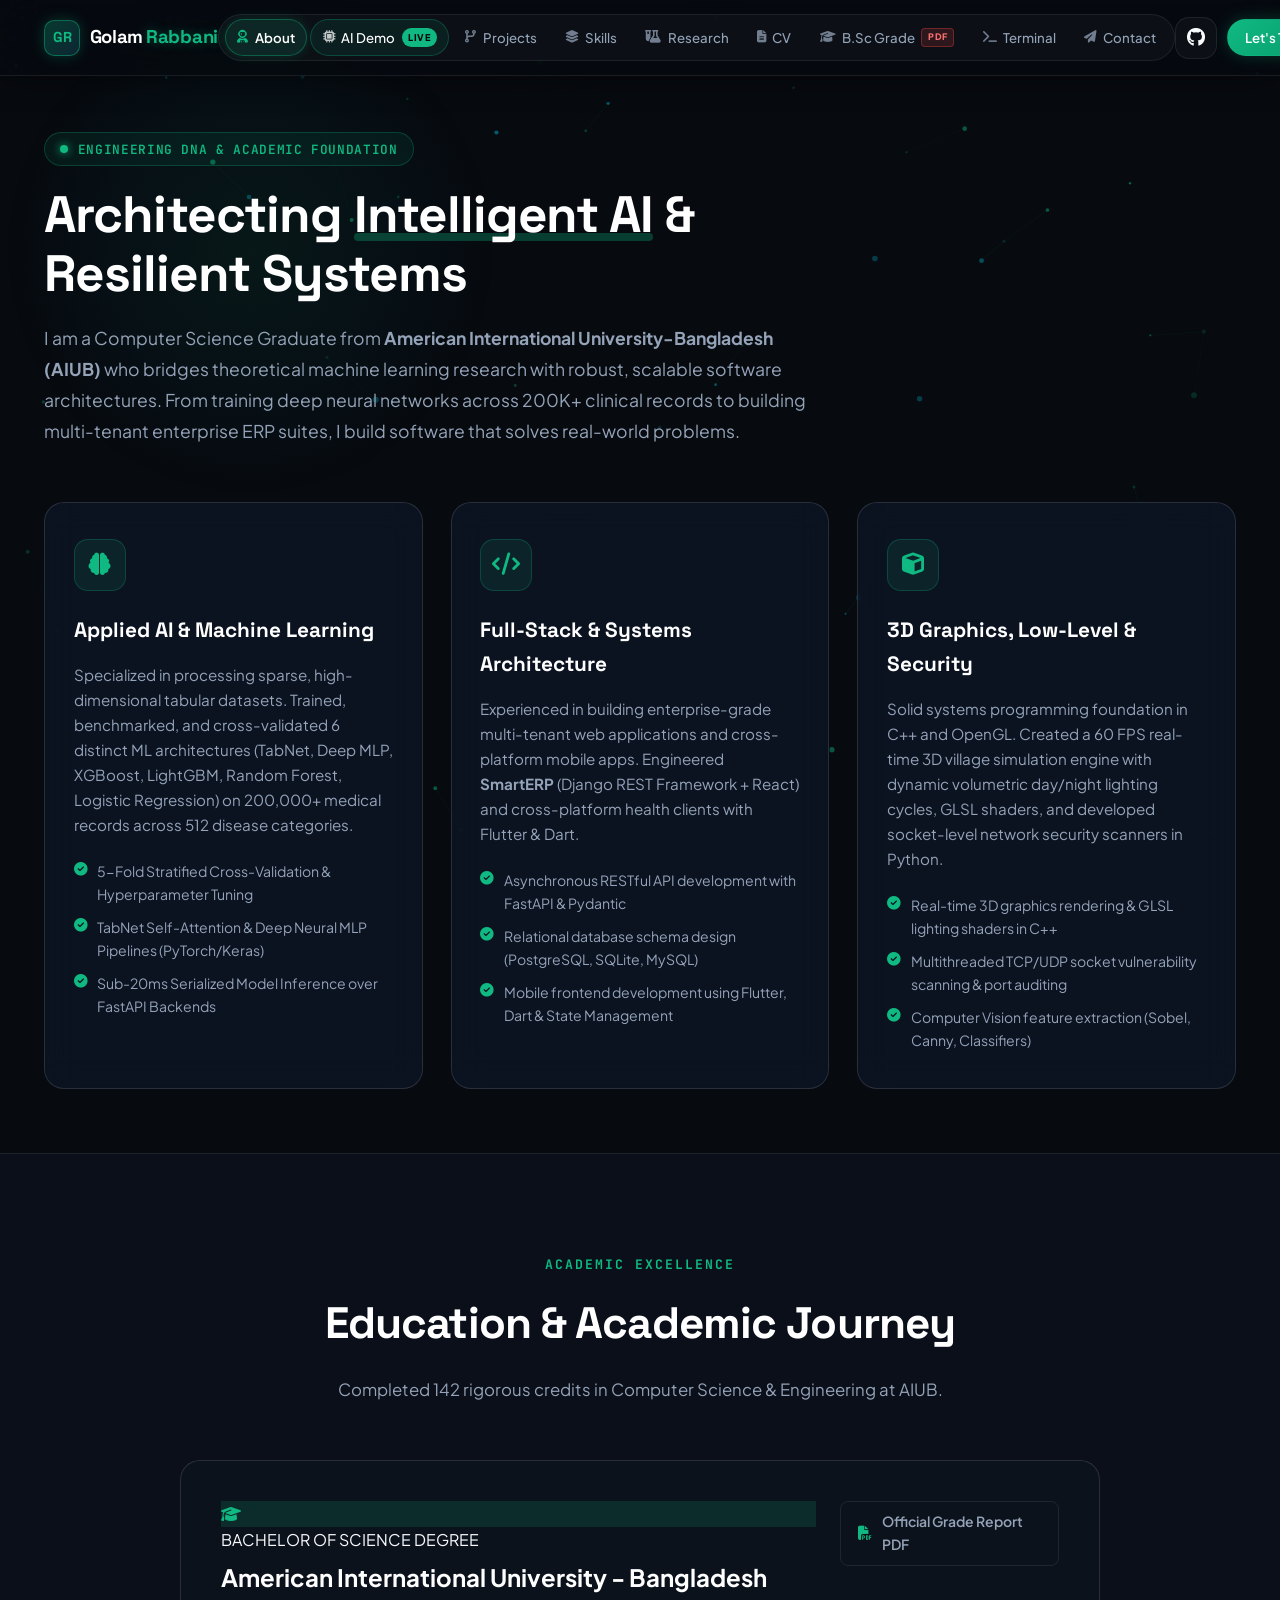
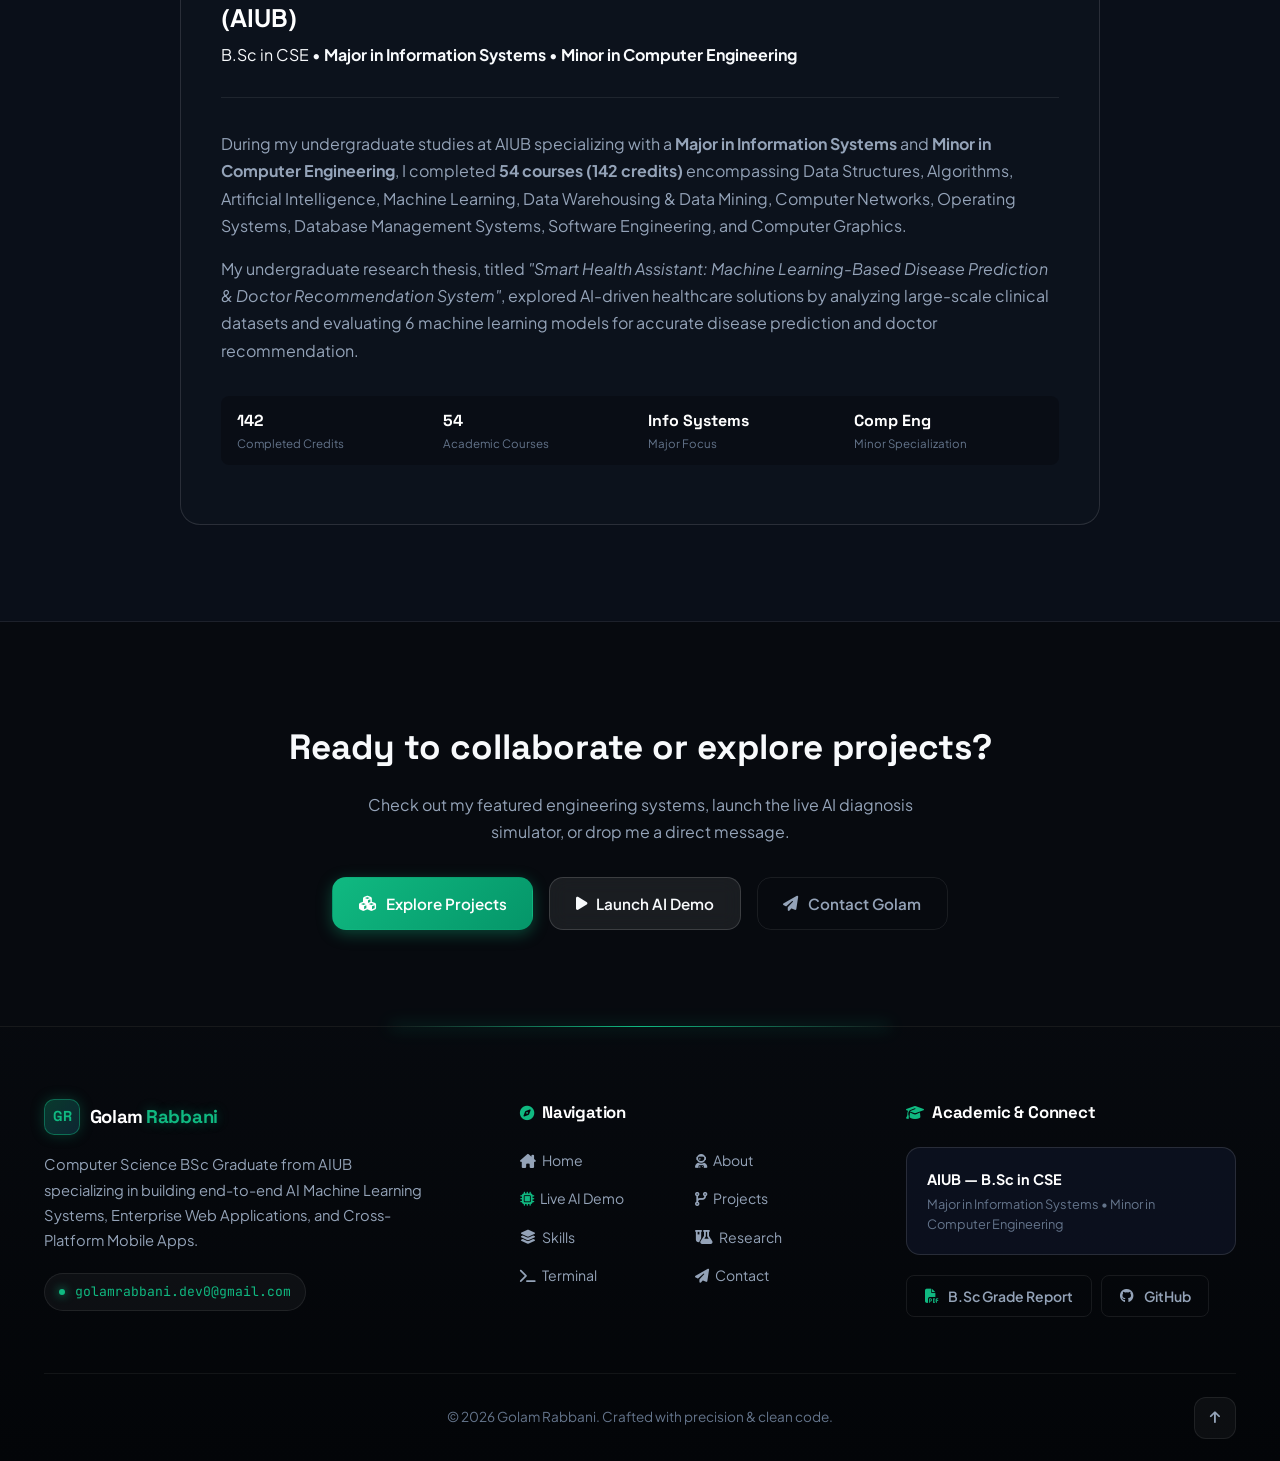
==== about.html @ 75f8e754 "Update undergraduate research thesis description Enhanced the description of the undergraduate resea" ====
<!DOCTYPE html>
<html lang="en">
<head>
  <meta charset="UTF-8">
  <meta name="viewport" content="width=device-width, initial-scale=1.0">
  <title>About Golam Rabbani — AI & Full-Stack Software Engineer | Bio & Journey</title>
  <meta name="description" content="Explore Golam Rabbani's background, AIUB CSE academic journey (142 credits), machine learning research, and full-stack engineering competencies.">
  <meta name="keywords" content="Golam Rabbani, About Golam Rabbani, AIUB CSE, Machine Learning Engineer, Software Architect">
  <meta name="author" content="Golam Rabbani">
  <meta name="robots" content="index, follow">
  <link rel="canonical" href="https://golamrabbani09.github.io/about.html">

  <meta property="og:type" content="profile">
  <meta property="og:title" content="About Golam Rabbani — AI & Full-Stack Software Engineer">
  <meta property="og:description" content="AIUB Computer Science graduate specializing in AI/ML systems, enterprise web applications, and Flutter mobile engineering.">
  <meta property="og:url" content="https://golamrabbani09.github.io/about.html">
  <meta property="og:image" content="assets/profile.jpg">
  
  <!-- Google Fonts -->
  <link rel="preconnect" href="https://fonts.googleapis.com">
  <link rel="preconnect" href="https://fonts.gstatic.com" crossorigin>
  <link href="https://fonts.googleapis.com/css2?family=JetBrains+Mono:wght@400;500;600;700&family=Plus+Jakarta+Sans:wght@300;400;500;600;700;800&family=Space+Grotesk:wght@500;600;700;800&display=swap" rel="stylesheet">
  
  <!-- FontAwesome Icons -->
  <link rel="stylesheet" href="https://cdnjs.cloudflare.com/ajax/libs/font-awesome/6.5.1/css/all.min.css" integrity="sha512-DTOQO9RWCH3ppGqcWaEA1BIZOC6xxalwEsw9c2QQeAIftl+Vegovlnee1c9QX4TctnWMn13TZye+giMm8e2LwA==" crossorigin="anonymous" referrerpolicy="no-referrer" />

  <!-- Core Stylesheet -->
  <link rel="stylesheet" href="style.css">
</head>
<body>

  <!-- Ambient Particle Canvas & Cursor Glow -->
  <canvas id="particle-canvas"></canvas>
  <div class="cursor-glow" id="cursor-glow"></div>

  <!-- Toast Notification System -->
  <div id="toast-container" class="toast-container"></div>

  <!-- Universal Navigation Bar -->
  <header class="navbar-wrapper" id="navbar">
    <nav class="navbar-container">
      <a href="index.html" class="nav-brand" title="Golam Rabbani — Home">
        <div class="brand-monogram">GR</div>
        <span class="brand-name">Golam<span class="brand-accent">Rabbani</span></span>
      </a>

      <div class="nav-menu" id="nav-menu">
        <ul class="nav-links">
          <li><a href="about.html" class="nav-link active"><i class="fa-solid fa-user-astronaut"></i> <span>About</span></a></li>
          <li><a href="simulator.html" class="nav-link nav-link-special"><i class="fa-solid fa-microchip"></i> <span>AI Demo</span> <span class="nav-pill-badge">Live</span></a></li>
          <li><a href="projects.html" class="nav-link"><i class="fa-solid fa-code-branch"></i> <span>Projects</span></a></li>
          <li><a href="skills.html" class="nav-link"><i class="fa-solid fa-layer-group"></i> <span>Skills</span></a></li>
          <li><a href="research.html" class="nav-link"><i class="fa-solid fa-flask-vial"></i> <span>Research</span></a></li>
          <li><a href="cv.html" class="nav-link"><i class="fa-solid fa-file-lines"></i> <span>CV</span></a></li>
          <li><a href="assets/docs/bsc_grade_report.pdf" target="_blank" rel="noopener noreferrer" class="nav-link nav-link-grade" title="Official AIUB Grade Report (PDF)"><i class="fa-solid fa-graduation-cap"></i> <span>B.Sc Grade</span> <span class="nav-tag-badge">PDF</span></a></li>
          <li><a href="terminal.html" class="nav-link"><i class="fa-solid fa-terminal"></i> <span>Terminal</span></a></li>
          <li><a href="contact.html" class="nav-link"><i class="fa-solid fa-paper-plane"></i> <span>Contact</span></a></li>
        </ul>
      </div>

      <div class="nav-actions">
        <a href="https://github.com/GolamRabbani09" target="_blank" rel="noopener noreferrer" class="btn btn-icon" title="GitHub Profile">
          <i class="fa-brands fa-github"></i>
        </a>
        <a href="contact.html" class="btn btn-primary btn-sm nav-cta-btn">
          <span>Let's Talk</span>
          <i class="fa-solid fa-arrow-right-long"></i>
        </a>
        <button class="nav-toggle" id="nav-toggle" aria-label="Toggle navigation">
          <span class="bar"></span>
          <span class="bar"></span>
          <span class="bar"></span>
        </button>
      </div>
    </nav>
  </header>

  <main>
    
    <!-- PAGE HERO SECTION -->
    <section class="page-hero">
      <div class="container">
        <div class="page-hero-content" data-reveal>
          <div class="page-hero-badge">
            <span class="status-pulse"></span>
            <span>ENGINEERING DNA & ACADEMIC FOUNDATION</span>
          </div>
          <h1 class="page-hero-title">
            Architecting <span class="highlight-name">Intelligent AI</span> & Resilient Systems
          </h1>
          <p class="page-hero-desc">
            I am a Computer Science Graduate from <strong>American International University-Bangladesh (AIUB)</strong> who bridges theoretical machine learning research with robust, scalable software architectures. From training deep neural networks across 200K+ clinical records to building multi-tenant enterprise ERP suites, I build software that solves real-world problems.
          </p>
        </div>
      </div>
    </section>

    <!-- CORE ENGINEERING PILLARS -->
    <section class="section-padding" style="padding-top: 1rem; padding-bottom: 4rem;">
      <div class="container">
        <div class="about-grid">
          
          <div class="about-card" data-reveal>
            <div class="about-card-icon">
              <i class="fa-solid fa-brain"></i>
            </div>
            <h3>Applied AI & Machine Learning</h3>
            <p>
              Specialized in processing sparse, high-dimensional tabular datasets. Trained, benchmarked, and cross-validated 6 distinct ML architectures (TabNet, Deep MLP, XGBoost, LightGBM, Random Forest, Logistic Regression) on 200,000+ medical records across 512 disease categories.
            </p>
            <ul class="about-feature-list">
              <li><i class="fa-solid fa-check-circle"></i> 5-Fold Stratified Cross-Validation & Hyperparameter Tuning</li>
              <li><i class="fa-solid fa-check-circle"></i> TabNet Self-Attention & Deep Neural MLP Pipelines (PyTorch/Keras)</li>
              <li><i class="fa-solid fa-check-circle"></i> Sub-20ms Serialized Model Inference over FastAPI Backends</li>
            </ul>
          </div>

          <div class="about-card" data-reveal>
            <div class="about-card-icon">
              <i class="fa-solid fa-code"></i>
            </div>
            <h3>Full-Stack & Systems Architecture</h3>
            <p>
              Experienced in building enterprise-grade multi-tenant web applications and cross-platform mobile apps. Engineered <strong>SmartERP</strong> (Django REST Framework + React) and cross-platform health clients with Flutter & Dart.
            </p>
            <ul class="about-feature-list">
              <li><i class="fa-solid fa-check-circle"></i> Asynchronous RESTful API development with FastAPI & Pydantic</li>
              <li><i class="fa-solid fa-check-circle"></i> Relational database schema design (PostgreSQL, SQLite, MySQL)</li>
              <li><i class="fa-solid fa-check-circle"></i> Mobile frontend development using Flutter, Dart & State Management</li>
            </ul>
          </div>

          <div class="about-card" data-reveal>
            <div class="about-card-icon">
              <i class="fa-solid fa-cube"></i>
            </div>
            <h3>3D Graphics, Low-Level & Security</h3>
            <p>
              Solid systems programming foundation in C++ and OpenGL. Created a 60 FPS real-time 3D village simulation engine with dynamic volumetric day/night lighting cycles, GLSL shaders, and developed socket-level network security scanners in Python.
            </p>
            <ul class="about-feature-list">
              <li><i class="fa-solid fa-check-circle"></i> Real-time 3D graphics rendering & GLSL lighting shaders in C++</li>
              <li><i class="fa-solid fa-check-circle"></i> Multithreaded TCP/UDP socket vulnerability scanning & port auditing</li>
              <li><i class="fa-solid fa-check-circle"></i> Computer Vision feature extraction (Sobel, Canny, Classifiers)</li>
            </ul>
          </div>

        </div>
      </div>
    </section>

    <!-- ACADEMIC FOUNDATION & AIUB PROFILE -->
    <section class="section-padding" style="background: rgba(15, 23, 42, 0.4); border-top: 1px solid var(--border-subtle); border-bottom: 1px solid var(--border-subtle);">
      <div class="container">
        <div class="section-header" data-reveal>
          <span class="section-subtitle">ACADEMIC EXCELLENCE</span>
          <h2 class="section-title">Education & Academic Journey</h2>
          <p class="section-desc">Completed 142 rigorous credits in Computer Science & Engineering at AIUB.</p>
        </div>

        <div style="max-width: 920px; margin: 0 auto;" data-reveal>
          <div class="research-showcase-card" style="padding: 2.5rem;">
            <div class="research-header-row">
              <div class="research-badge-title">
                <div class="research-icon" style="background: rgba(16, 185, 129, 0.15); color: var(--accent-emerald);">
                  <i class="fa-solid fa-graduation-cap"></i>
                </div>
                <div>
                  <span class="paper-type">BACHELOR OF SCIENCE DEGREE</span>
                  <h3 style="font-size: 1.5rem; color: #fff; margin: 0.3rem 0;">American International University - Bangladesh (AIUB)</h3>
                  <span class="paper-authors">B.Sc in CSE • <strong>Major in Information Systems</strong> • <strong>Minor in Computer Engineering</strong></span>
                </div>
              </div>
              <div>
                <a href="assets/docs/bsc_grade_report.pdf" target="_blank" rel="noopener noreferrer" class="btn btn-sm btn-outline">
                  <i class="fa-solid fa-file-pdf text-accent"></i> Official Grade Report PDF
                </a>
              </div>
            </div>

            <div style="margin-top: 1.5rem; line-height: 1.7; color: var(--text-muted);">
              <p>
                During my undergraduate studies at AIUB specializing with a <strong>Major in Information Systems</strong> and <strong>Minor in Computer Engineering</strong>, I completed <strong>54 courses (142 credits)</strong> encompassing Data Structures, Algorithms, Artificial Intelligence, Machine Learning, Data Warehousing & Data Mining, Computer Networks, Operating Systems, Database Management Systems, Software Engineering, and Computer Graphics.
              </p>
              <p style="margin-top: 1rem;">
My undergraduate research thesis, titled 
<em>"Smart Health Assistant: Machine Learning-Based Disease Prediction & Doctor Recommendation System"</em>, 
explored AI-driven healthcare solutions by analyzing large-scale clinical datasets and evaluating 6 machine learning models for accurate disease prediction and doctor recommendation.
              </p>
            </div>

            <div class="project-metrics" style="margin-top: 2rem;">
              <div class="metric"><strong>142</strong><span>Completed Credits</span></div>
              <div class="metric"><strong>54</strong><span>Academic Courses</span></div>
              <div class="metric"><strong>Info Systems</strong><span>Major Focus</span></div>
              <div class="metric"><strong>Comp Eng</strong><span>Minor Specialization</span></div>
            </div>
          </div>
        </div>
      </div>
    </section>

    <!-- QUICK CALL TO ACTION -->
    <section class="section-padding" style="text-align: center;">
      <div class="container" data-reveal>
        <h2 style="font-size: 2.2rem; margin-bottom: 1rem; font-family: var(--font-heading);">Ready to collaborate or explore projects?</h2>
        <p style="color: var(--text-muted); max-width: 600px; margin: 0 auto 2rem auto;">
          Check out my featured engineering systems, launch the live AI diagnosis simulator, or drop me a direct message.
        </p>
        <div style="display: flex; gap: 1rem; justify-content: center; flex-wrap: wrap;">
          <a href="projects.html" class="btn btn-primary">
            <i class="fa-solid fa-cubes"></i> Explore Projects
          </a>
          <a href="simulator.html" class="btn btn-secondary">
            <i class="fa-solid fa-play"></i> Launch AI Demo
          </a>
          <a href="contact.html" class="btn btn-outline">
            <i class="fa-solid fa-paper-plane"></i> Contact Golam
          </a>
        </div>
      </div>
    </section>

  </main>

  <!-- Universal High-End Footer -->
  <footer class="footer">
    <div class="container">
      <div class="footer-grid">
        
        <!-- Column 1: Brand & Philosophy -->
        <div class="footer-col footer-brand-col">
          <a href="index.html" class="nav-brand">
            <div class="brand-monogram">GR</div>
            <span class="brand-name">Golam<span class="brand-accent">Rabbani</span></span>
          </a>
          <p>
            Computer Science BSc Graduate from AIUB specializing in building end-to-end AI Machine Learning Systems, Enterprise Web Applications, and Cross-Platform Mobile Apps.
          </p>
          <a href="mailto:golamrabbani.dev0@gmail.com" class="footer-email-chip">
            <span class="status-pulse" style="width: 6px; height: 6px;"></span>
            <span>golamrabbani.dev0@gmail.com</span>
          </a>
        </div>

        <!-- Column 2: Navigation Routes -->
        <div class="footer-col">
          <h4><i class="fa-solid fa-compass"></i> Navigation</h4>
          <ul class="footer-nav-list">
            <li><a href="index.html"><i class="fa-solid fa-house-chimney"></i> Home</a></li>
            <li><a href="about.html"><i class="fa-solid fa-user-astronaut"></i> About</a></li>
            <li><a href="simulator.html"><i class="fa-solid fa-microchip text-accent"></i> Live AI Demo</a></li>
            <li><a href="projects.html"><i class="fa-solid fa-code-branch"></i> Projects</a></li>
            <li><a href="skills.html"><i class="fa-solid fa-layer-group"></i> Skills</a></li>
            <li><a href="research.html"><i class="fa-solid fa-flask-vial"></i> Research</a></li>
            <li><a href="terminal.html"><i class="fa-solid fa-terminal"></i> Terminal</a></li>
            <li><a href="contact.html"><i class="fa-solid fa-paper-plane"></i> Contact</a></li>
          </ul>
        </div>

        <!-- Column 3: Academic Credentials & Connect -->
        <div class="footer-col">
          <h4><i class="fa-solid fa-graduation-cap"></i> Academic & Connect</h4>
          <div class="footer-academic-card">
            <h5>AIUB — B.Sc in CSE</h5>
            <p>Major in Information Systems • Minor in Computer Engineering </p>
          </div>
          <div class="footer-quick-btns">
            <a href="assets/docs/bsc_grade_report.pdf" target="_blank" rel="noopener noreferrer" class="btn btn-sm btn-outline" title="Official Grade Report">
              <i class="fa-solid fa-file-pdf text-accent"></i> B.Sc Grade Report
            </a>
            <a href="https://github.com/GolamRabbani09" target="_blank" rel="noopener noreferrer" class="btn btn-sm btn-outline" title="GitHub">
              <i class="fa-brands fa-github"></i> GitHub
            </a>
          </div>
        </div>

      </div>

      <div class="footer-bottom">
        <p>&copy; 2026 Golam Rabbani. Crafted with precision & clean code.</p>
        <button id="back-to-top" class="back-to-top-btn" title="Back to top" aria-label="Back to top">
          <i class="fa-solid fa-arrow-up"></i>
        </button>
      </div>
    </div>
  </footer>

  <!-- Scripts -->
  <script src="script.js"></script>
</body>
</html>
---- style.css ----
/* ==========================================================================
   Golam Rabbani — World-Class Portfolio Design System
   Aesthetics: Deep Obsidian, Frosted Glass, Electric Emerald & Cyan Accents
   ========================================================================== */

/* --- CSS CUSTOM PROPERTIES (DESIGN TOKENS) --- */
:root {
  /* Color Palette */
  --bg-primary: #070a0f;
  --bg-secondary: #0d131e;
  --bg-card: rgba(15, 23, 42, 0.65);
  --bg-card-hover: rgba(22, 33, 58, 0.85);
  --bg-glass: rgba(255, 255, 255, 0.03);
  --bg-glass-strong: rgba(255, 255, 255, 0.07);

  /* Borders & Dividers */
  --border-subtle: rgba(255, 255, 255, 0.08);
  --border-card: rgba(255, 255, 255, 0.12);
  --border-glow: rgba(16, 185, 129, 0.4);

  /* Accents */
  --accent-emerald: #10b981;
  --accent-emerald-glow: rgba(16, 185, 129, 0.25);
  --accent-cyan: #06b6d4;
  --accent-cyan-glow: rgba(6, 182, 212, 0.25);
  --accent-amber: #f59e0b;
  --accent-rose: #f43f5e;
  --accent-azure: #38bdf8;

  /* Typography Colors */
  --text-main: #f8fafc;
  --text-muted: #94a3b8;
  --text-dim: #64748b;
  --text-accent: #34d399;

  /* Typography Families */
  --font-heading: 'Space Grotesk', -apple-system, BlinkMacSystemFont, sans-serif;
  --font-body: 'Plus Jakarta Sans', -apple-system, BlinkMacSystemFont, sans-serif;
  --font-mono: 'JetBrains Mono', monospace;

  /* Shadows */
  --shadow-sm: 0 4px 6px -1px rgba(0, 0, 0, 0.3);
  --shadow-md: 0 10px 15px -3px rgba(0, 0, 0, 0.4);
  --shadow-lg: 0 20px 25px -5px rgba(0, 0, 0, 0.6);
  --shadow-glow: 0 0 35px rgba(16, 185, 129, 0.15);

  /* Transitions */
  --transition-smooth: all 0.3s cubic-bezier(0.16, 1, 0.3, 1);
  --transition-fast: all 0.15s ease;

  /* Layout */
  --container-max: 1240px;
  --navbar-height: 76px;
  --radius-sm: 8px;
  --radius-md: 14px;
  --radius-lg: 20px;
  --radius-full: 9999px;
}

/* --- BASE & RESETS --- */
*, *::before, *::after {
  box-sizing: border-box;
  margin: 0;
  padding: 0;
}

html {
  font-size: 16px;
  scroll-behavior: smooth;
}

body {
  font-family: var(--font-body);
  background-color: var(--bg-primary);
  color: var(--text-main);
  line-height: 1.65;
  overflow-x: hidden;
  position: relative;
  min-height: 100vh;
  -webkit-font-smoothing: antialiased;
}

/* Background Canvas */
#particle-canvas,
#ambient-canvas,
.ambient-canvas {
  position: fixed;
  top: 0;
  left: 0;
  width: 100vw;
  height: 100vh;
  pointer-events: none;
  z-index: 0;
  opacity: 0.7;
}

/* Cursor Glow */
.cursor-glow {
  position: fixed;
  width: 500px;
  height: 500px;
  border-radius: 50%;
  background: radial-gradient(circle, rgba(16, 185, 129, 0.08) 0%, rgba(6, 182, 212, 0.03) 45%, transparent 70%);
  pointer-events: none;
  transform: translate(-50%, -50%);
  z-index: 1;
  transition: transform 0.1s ease-out, opacity 0.3s ease;
}

/* Container */
.container {
  width: 100%;
  max-width: var(--container-max);
  margin-left: auto;
  margin-right: auto;
  padding-left: 1.5rem;
  padding-right: 1.5rem;
}

.section-padding {
  padding-top: 6rem;
  padding-bottom: 6rem;
  position: relative;
  z-index: 2;
}

/* Section Header */
.section-header {
  text-align: center;
  max-width: 760px;
  margin: 0 auto 3.5rem auto;
}

.section-subtitle {
  display: inline-block;
  font-family: var(--font-mono);
  font-size: 0.82rem;
  font-weight: 700;
  letter-spacing: 0.15em;
  color: var(--accent-emerald);
  margin-bottom: 0.75rem;
  text-transform: uppercase;
}

.section-badge {
  display: inline-flex;
  align-items: center;
  gap: 0.5rem;
  padding: 0.4rem 1rem;
  border-radius: var(--radius-full);
  background: rgba(16, 185, 129, 0.12);
  border: 1px solid rgba(16, 185, 129, 0.3);
  color: var(--accent-emerald);
  font-family: var(--font-mono);
  font-size: 0.8rem;
  font-weight: 600;
  letter-spacing: 0.05em;
  margin-bottom: 1rem;
}

.section-title {
  font-family: var(--font-heading);
  font-size: clamp(2rem, 3.5vw, 2.75rem);
  font-weight: 700;
  letter-spacing: -0.02em;
  color: #fff;
  margin-bottom: 1rem;
}

.section-desc {
  font-size: 1.05rem;
  color: var(--text-muted);
}

/* --- BUTTONS & PILLS --- */
.btn {
  display: inline-flex;
  align-items: center;
  justify-content: center;
  gap: 0.6rem;
  padding: 0.8rem 1.6rem;
  border-radius: var(--radius-md);
  font-family: var(--font-body);
  font-weight: 600;
  font-size: 0.95rem;
  text-decoration: none;
  cursor: pointer;
  border: 1px solid transparent;
  transition: var(--transition-smooth);
}

.btn-sm {
  padding: 0.55rem 1.1rem;
  font-size: 0.875rem;
  border-radius: var(--radius-sm);
}

.btn-xs {
  padding: 0.35rem 0.75rem;
  font-size: 0.8rem;
  border-radius: var(--radius-sm);
}

.btn-primary {
  background: linear-gradient(135deg, #10b981 0%, #059669 100%);
  color: #fff;
  box-shadow: 0 4px 15px rgba(16, 185, 129, 0.35);
}

.btn-primary:hover {
  transform: translateY(-2px);
  box-shadow: 0 8px 25px rgba(16, 185, 129, 0.5);
  background: linear-gradient(135deg, #34d399 0%, #10b981 100%);
}

.btn-secondary {
  background: rgba(255, 255, 255, 0.08);
  border-color: rgba(255, 255, 255, 0.15);
  color: var(--text-main);
  backdrop-filter: blur(10px);
}

.btn-secondary:hover {
  background: rgba(255, 255, 255, 0.15);
  border-color: rgba(255, 255, 255, 0.3);
  transform: translateY(-2px);
}

.btn-outline {
  background: transparent;
  border-color: var(--border-subtle);
  color: var(--text-muted);
}

.btn-outline:hover {
  border-color: var(--accent-cyan);
  color: #fff;
  background: rgba(6, 182, 212, 0.08);
  transform: translateY(-2px);
}

.btn-icon {
  width: 42px;
  height: 42px;
  padding: 0;
  border-radius: var(--radius-md);
  background: var(--bg-glass);
  border: 1px solid var(--border-subtle);
  color: var(--text-main);
  font-size: 1.15rem;
}

.btn-icon:hover {
  background: var(--bg-glass-strong);
  border-color: var(--accent-emerald);
  color: var(--accent-emerald);
  transform: translateY(-2px);
}

.btn-block {
  width: 100%;
}

/* --- NAVBAR --- */
.navbar-wrapper {
  position: fixed;
  top: 0;
  left: 0;
  width: 100%;
  height: var(--navbar-height);
  background: rgba(7, 10, 15, 0.85);
  backdrop-filter: blur(24px) saturate(190%);
  -webkit-backdrop-filter: blur(24px) saturate(190%);
  border-bottom: 1px solid rgba(255, 255, 255, 0.08);
  box-shadow: 0 4px 30px rgba(0, 0, 0, 0.5);
  z-index: 1000;
  transition: var(--transition-smooth);
}

.navbar-container {
  display: flex;
  align-items: center;
  justify-content: space-between;
  height: 100%;
  max-width: var(--container-max);
  margin: 0 auto;
  padding: 0 1.5rem;
}

.nav-brand {
  display: flex;
  align-items: center;
  gap: 0.6rem;
  text-decoration: none;
  transition: var(--transition-fast);
  flex-shrink: 0;
}

.brand-monogram {
  width: 36px;
  height: 36px;
  border-radius: 10px;
  background: linear-gradient(135deg, rgba(16, 185, 129, 0.28) 0%, rgba(56, 189, 248, 0.16) 100%);
  border: 1px solid rgba(16, 185, 129, 0.45);
  display: flex;
  align-items: center;
  justify-content: center;
  font-family: var(--font-heading);
  font-size: 0.9rem;
  font-weight: 800;
  color: var(--accent-emerald);
  letter-spacing: -0.5px;
  box-shadow: 0 0 14px rgba(16, 185, 129, 0.25);
  transition: var(--transition-smooth);
}

.nav-brand:hover .brand-monogram {
  transform: scale(1.06) rotate(-2deg);
  border-color: var(--accent-emerald);
  box-shadow: 0 0 20px rgba(16, 185, 129, 0.5);
}

.brand-name {
  font-family: var(--font-heading);
  font-size: 1.16rem;
  font-weight: 700;
  color: #ffffff;
  letter-spacing: -0.3px;
  display: inline-flex;
  align-items: center;
}

.brand-accent {
  color: var(--accent-emerald);
  text-shadow: 0 0 12px rgba(16, 185, 129, 0.4);
  margin-left: 3px;
}

.nav-menu {
  display: flex;
  align-items: center;
}

.nav-links {
  display: flex;
  align-items: center;
  gap: 0.2rem;
  list-style: none;
  background: rgba(255, 255, 255, 0.03);
  border: 1px solid rgba(255, 255, 255, 0.07);
  border-radius: var(--radius-full);
  padding: 0.25rem 0.35rem;
}

.nav-link {
  text-decoration: none;
  font-size: 0.83rem;
  font-weight: 500;
  color: var(--text-muted);
  display: inline-flex;
  align-items: center;
  gap: 0.4rem;
  padding: 0.38rem 0.72rem;
  border-radius: var(--radius-full);
  border: 1px solid transparent;
  transition: var(--transition-fast);
  white-space: nowrap;
}

.nav-link i {
  font-size: 0.78rem;
  opacity: 0.75;
  transition: var(--transition-fast);
}

.nav-link:hover {
  color: #ffffff;
  background: rgba(255, 255, 255, 0.07);
}

.nav-link:hover i {
  color: var(--accent-emerald);
  opacity: 1;
}

/* Nav Link Active State */
.nav-link.active {
  color: #ffffff;
  background: rgba(16, 185, 129, 0.14);
  border: 1px solid rgba(16, 185, 129, 0.38);
  box-shadow: 0 0 12px rgba(16, 185, 129, 0.18);
  font-weight: 600;
}

.nav-link.active i {
  color: var(--accent-emerald);
  opacity: 1;
}

/* Nav Link Special Highlights */
.nav-link-special {
  background: rgba(16, 185, 129, 0.09);
  border: 1px solid rgba(16, 185, 129, 0.28);
  color: #ffffff;
}

.nav-link-special:hover,
.nav-link-special.active {
  background: rgba(16, 185, 129, 0.22);
  border-color: var(--accent-emerald);
  box-shadow: 0 0 16px rgba(16, 185, 129, 0.35);
}

.nav-pill-badge {
  font-size: 0.58rem;
  font-weight: 800;
  text-transform: uppercase;
  letter-spacing: 0.5px;
  padding: 0.1rem 0.42rem;
  border-radius: var(--radius-full);
  background: var(--accent-emerald);
  color: #05080c;
}

.nav-tag-badge {
  font-size: 0.56rem;
  font-weight: 800;
  text-transform: uppercase;
  letter-spacing: 0.5px;
  padding: 0.1rem 0.36rem;
  border-radius: 4px;
  background: rgba(239, 68, 68, 0.15);
  border: 1px solid rgba(239, 68, 68, 0.35);
  color: #f87171;
}

.nav-actions {
  display: flex;
  align-items: center;
  gap: 0.65rem;
  flex-shrink: 0;
}

.nav-cta-btn {
  padding: 0.42rem 1.05rem !important;
  font-size: 0.83rem !important;
  border-radius: var(--radius-full) !important;
  box-shadow: 0 0 16px rgba(16, 185, 129, 0.25);
  font-weight: 600;
}

.nav-toggle {
  display: none;
  flex-direction: column;
  gap: 5px;
  background: transparent;
  border: none;
  cursor: pointer;
  padding: 0.4rem;
}

.nav-toggle .bar {
  width: 22px;
  height: 2px;
  background: #fff;
  border-radius: 2px;
  transition: var(--transition-fast);
}

/* --- DEDICATED INNER PAGE HERO COMPONENT --- */
.page-hero {
  padding-top: calc(var(--navbar-height) + 3.5rem);
  padding-bottom: 2.5rem;
  position: relative;
  z-index: 2;
}

.page-hero-content {
  max-width: 860px;
}

.page-hero-badge {
  display: inline-flex;
  align-items: center;
  gap: 0.6rem;
  padding: 0.35rem 0.95rem;
  border-radius: var(--radius-full);
  background: rgba(16, 185, 129, 0.08);
  border: 1px solid rgba(16, 185, 129, 0.25);
  color: var(--accent-emerald);
  font-family: var(--font-mono);
  font-size: 0.8rem;
  font-weight: 600;
  letter-spacing: 0.05em;
  margin-bottom: 1.25rem;
}

.page-hero-title {
  font-family: var(--font-heading);
  font-size: clamp(2.2rem, 5vw, 3.2rem);
  font-weight: 800;
  line-height: 1.15;
  color: #ffffff;
  letter-spacing: -0.02em;
  margin-bottom: 1.2rem;
}

.page-hero-desc {
  font-size: 1.1rem;
  line-height: 1.75;
  color: var(--text-muted);
  max-width: 780px;
}

/* --- HERO SECTION --- */
.hero-section {
  min-height: 100vh;
  padding-top: calc(var(--navbar-height) + 3rem);
  padding-bottom: 4rem;
  display: flex;
  align-items: center;
  position: relative;
  z-index: 2;
}

.hero-grid {
  display: grid;
  grid-template-columns: 1.15fr 0.85fr;
  gap: 3.5rem;
  align-items: center;
}

.status-badge {
  display: inline-flex;
  align-items: center;
  gap: 0.6rem;
  padding: 0.4rem 1rem;
  border-radius: var(--radius-full);
  background: rgba(16, 185, 129, 0.08);
  border: 1px solid rgba(16, 185, 129, 0.25);
  color: var(--accent-emerald);
  font-family: var(--font-mono);
  font-size: 0.82rem;
  font-weight: 600;
  margin-bottom: 1.5rem;
}

.status-pulse {
  width: 8px;
  height: 8px;
  border-radius: 50%;
  background: var(--accent-emerald);
  box-shadow: 0 0 10px var(--accent-emerald);
  animation: pulse-dot 2s infinite;
}

@keyframes pulse-dot {
  0% { transform: scale(0.95); box-shadow: 0 0 0 0 rgba(16, 185, 129, 0.7); }
  70% { transform: scale(1); box-shadow: 0 0 0 8px rgba(16, 185, 129, 0); }
  100% { transform: scale(0.95); box-shadow: 0 0 0 0 rgba(16, 185, 129, 0); }
}

.hero-title {
  font-family: var(--font-heading);
  font-size: clamp(2.4rem, 4.2vw, 3.6rem);
  font-weight: 800;
  line-height: 1.15;
  letter-spacing: -0.03em;
  color: #fff;
  margin-bottom: 1.25rem;
}

.highlight-name {
  color: #fff;
  position: relative;
  display: inline-block;
}

.highlight-name::after {
  content: '';
  position: absolute;
  bottom: 4px;
  left: 0;
  width: 100%;
  height: 8px;
  background: rgba(16, 185, 129, 0.3);
  z-index: -1;
  border-radius: 4px;
}

.typing-container {
  color: var(--accent-cyan);
  font-size: clamp(1.4rem, 2.4vw, 2rem);
  font-weight: 600;
  font-family: var(--font-mono);
}

.cursor-blink {
  animation: blink 1s infinite;
  color: var(--accent-emerald);
}

@keyframes blink {
  0%, 100% { opacity: 1; }
  50% { opacity: 0; }
}

.hero-description {
  font-size: 1.1rem;
  color: var(--text-muted);
  line-height: 1.7;
  margin-bottom: 2rem;
}

.hero-description strong {
  color: #fff;
}

.hero-stats {
  display: flex;
  gap: 1.5rem;
  margin-bottom: 2.2rem;
}

.stat-card {
  padding: 0.9rem 1.25rem;
  background: var(--bg-card);
  border: 1px solid var(--border-subtle);
  border-radius: var(--radius-md);
  backdrop-filter: blur(12px);
  display: flex;
  flex-direction: column;
}

.stat-number {
  font-family: var(--font-heading);
  font-size: 1.6rem;
  font-weight: 700;
  color: var(--accent-emerald);
}

.stat-label {
  font-size: 0.8rem;
  color: var(--text-dim);
  font-weight: 500;
}

.hero-cta-group {
  display: flex;
  flex-wrap: wrap;
  gap: 1rem;
  margin-bottom: 2rem;
}

.hero-socials {
  display: flex;
  align-items: center;
  gap: 0.9rem;
}

.social-label {
  font-size: 0.85rem;
  color: var(--text-dim);
  font-family: var(--font-mono);
}

.social-link {
  width: 38px;
  height: 38px;
  border-radius: 50%;
  background: var(--bg-glass);
  border: 1px solid var(--border-subtle);
  color: var(--text-muted);
  display: flex;
  align-items: center;
  justify-content: center;
  text-decoration: none;
  font-size: 1.05rem;
  transition: var(--transition-fast);
}

.social-link:hover {
  background: var(--bg-glass-strong);
  color: var(--accent-emerald);
  border-color: var(--accent-emerald);
  transform: translateY(-3px);
}

/* 3D Visual Card in Hero */
.visual-card-wrapper {
  position: relative;
  perspective: 1000px;
}

.profile-hero-card {
  background: rgba(13, 19, 30, 0.85);
  border: 1px solid var(--border-card);
  border-radius: var(--radius-lg);
  backdrop-filter: blur(20px);
  box-shadow: 0 25px 50px -12px rgba(0, 0, 0, 0.7), var(--shadow-glow);
  overflow: hidden;
  transition: transform 0.5s cubic-bezier(0.16, 1, 0.3, 1), box-shadow 0.4s ease;
  max-width: 440px;
  margin: 0 auto;
}

.profile-hero-card:hover {
  transform: translateY(-6px) scale(1.01);
  box-shadow: 0 30px 60px -10px rgba(0, 0, 0, 0.8), 0 0 45px rgba(16, 185, 129, 0.25);
  border-color: rgba(16, 185, 129, 0.4);
}

.profile-image-container {
  position: relative;
  width: 100%;
  height: 380px;
  overflow: hidden;
  background: #0b0f17;
}

.profile-photo {
  width: 100%;
  height: 100%;
  object-fit: cover;
  object-position: center top;
  transition: transform 0.6s cubic-bezier(0.16, 1, 0.3, 1);
}

.profile-hero-card:hover .profile-photo {
  transform: scale(1.04);
}

.profile-gradient-overlay {
  position: absolute;
  bottom: 0;
  left: 0;
  width: 100%;
  height: 45%;
  background: linear-gradient(180deg, transparent 0%, rgba(13, 19, 30, 0.95) 100%);
  pointer-events: none;
}

.profile-status-chip {
  position: absolute;
  bottom: 14px;
  left: 16px;
  display: inline-flex;
  align-items: center;
  gap: 0.5rem;
  padding: 0.35rem 0.85rem;
  background: rgba(15, 23, 42, 0.85);
  border: 1px solid rgba(16, 185, 129, 0.4);
  border-radius: var(--radius-full);
  font-family: var(--font-mono);
  font-size: 0.78rem;
  font-weight: 600;
  color: var(--accent-emerald);
  backdrop-filter: blur(10px);
  box-shadow: 0 4px 15px rgba(0, 0, 0, 0.5);
}

.pulse-dot-sm {
  width: 7px;
  height: 7px;
  border-radius: 50%;
  background: var(--accent-emerald);
  box-shadow: 0 0 8px var(--accent-emerald);
  animation: pulse-dot 2s infinite;
}

.profile-card-details {
  padding: 1.4rem;
  background: rgba(13, 19, 30, 0.95);
}

.profile-name-row {
  display: flex;
  align-items: center;
  justify-content: space-between;
  margin-bottom: 1rem;
}

.profile-card-name {
  font-family: var(--font-heading);
  font-size: 1.35rem;
  font-weight: 700;
  color: #fff;
  line-height: 1.2;
}

.profile-card-sub {
  font-size: 0.85rem;
  color: var(--accent-cyan);
  font-family: var(--font-mono);
  margin-top: 2px;
}

.verified-badge {
  color: var(--accent-emerald);
  font-size: 1.35rem;
}

.profile-tech-pills {
  display: flex;
  flex-wrap: wrap;
  gap: 0.5rem;
}

.pill-item {
  font-family: var(--font-mono);
  font-size: 0.75rem;
  padding: 0.3rem 0.7rem;
  border-radius: var(--radius-sm);
  background: rgba(255, 255, 255, 0.05);
  border: 1px solid var(--border-subtle);
  color: var(--text-muted);
  display: flex;
  align-items: center;
  gap: 0.4rem;
  transition: var(--transition-fast);
}

.pill-item:hover {
  background: rgba(16, 185, 129, 0.12);
  color: var(--accent-emerald);
  border-color: rgba(16, 185, 129, 0.3);
}

.pill-item i {
  color: var(--accent-emerald);
}

/* Floating Badges */
.floating-badge {
  position: absolute;
  padding: 0.75rem 1.1rem;
  background: rgba(15, 23, 42, 0.92);
  border: 1px solid rgba(255, 255, 255, 0.15);
  border-radius: var(--radius-md);
  backdrop-filter: blur(16px);
  box-shadow: var(--shadow-lg);
  display: flex;
  align-items: center;
  gap: 0.85rem;
  z-index: 10;
  animation: float 4s ease-in-out infinite;
}

.floating-badge i {
  font-size: 1.4rem;
  color: var(--accent-emerald);
}

.floating-badge strong {
  display: block;
  font-size: 0.85rem;
  color: #fff;
}

.floating-badge span {
  font-size: 0.75rem;
  color: var(--text-dim);
  font-family: var(--font-mono);
}

.badge-top {
  top: -20px;
  right: -20px;
  animation-delay: 0s;
}

.badge-bottom {
  bottom: -20px;
  left: -20px;
  animation-delay: 2s;
}

@keyframes float {
  0%, 100% { transform: translateY(0); }
  50% { transform: translateY(-8px); }
}

/* --- ABOUT SECTION --- */
.about-grid {
  display: grid;
  grid-template-columns: repeat(auto-fit, minmax(280px, 1fr));
  gap: 1.75rem;
}

.about-card {
  background: var(--bg-card);
  border: 1px solid var(--border-card);
  border-radius: var(--radius-lg);
  padding: 2.2rem 1.8rem;
  backdrop-filter: blur(16px);
  transition: var(--transition-smooth);
  position: relative;
  overflow: hidden;
}

.about-card::before {
  content: '';
  position: absolute;
  top: 0;
  left: 0;
  width: 100%;
  height: 3px;
  background: linear-gradient(90deg, var(--accent-emerald), var(--accent-cyan));
  opacity: 0;
  transition: var(--transition-fast);
}

.about-card:hover {
  background: var(--bg-card-hover);
  border-color: rgba(16, 185, 129, 0.4);
  transform: translateY(-6px);
  box-shadow: var(--shadow-lg), var(--shadow-glow);
}

.about-card:hover::before {
  opacity: 1;
}

.about-card-icon {
  width: 52px;
  height: 52px;
  border-radius: var(--radius-md);
  background: rgba(16, 185, 129, 0.1);
  border: 1px solid rgba(16, 185, 129, 0.25);
  color: var(--accent-emerald);
  display: flex;
  align-items: center;
  justify-content: center;
  font-size: 1.4rem;
  margin-bottom: 1.4rem;
}

.about-card h3 {
  font-family: var(--font-heading);
  font-size: 1.3rem;
  font-weight: 700;
  color: #fff;
  margin-bottom: 0.9rem;
}

.about-card p {
  color: var(--text-muted);
  font-size: 0.95rem;
  line-height: 1.65;
  margin-bottom: 1.4rem;
}

.about-feature-list {
  list-style: none;
  display: flex;
  flex-direction: column;
  gap: 0.6rem;
}

.about-feature-list li {
  font-size: 0.88rem;
  color: var(--text-muted);
  display: flex;
  align-items: flex-start;
  gap: 0.6rem;
}

.about-feature-list li i {
  color: var(--accent-emerald);
  margin-top: 3px;
  font-size: 0.85rem;
}

/* --- AI THESIS SHOWCASE BANNER --- */
.ai-showcase-section {
  background: linear-gradient(180deg, var(--bg-primary) 0%, #080e18 50%, var(--bg-primary) 100%);
}

.ai-feature-banner {
  background: linear-gradient(135deg, rgba(13, 19, 30, 0.95) 0%, rgba(6, 182, 212, 0.06) 100%);
  border: 1px solid rgba(16, 185, 129, 0.3);
  border-radius: var(--radius-lg);
  padding: 3rem;
  display: grid;
  grid-template-columns: 1.2fr 1fr;
  gap: 3rem;
  align-items: center;
  box-shadow: 0 20px 50px rgba(0, 0, 0, 0.6), 0 0 35px rgba(16, 185, 129, 0.15);
  position: relative;
  overflow: hidden;
}

.ai-feature-banner::before {
  content: '';
  position: absolute;
  top: -80px;
  right: -80px;
  width: 300px;
  height: 300px;
  background: radial-gradient(circle, rgba(16, 185, 129, 0.15) 0%, rgba(0, 0, 0, 0) 70%);
  pointer-events: none;
}

.ai-badge-live {
  display: inline-flex;
  align-items: center;
  gap: 0.6rem;
  font-family: var(--font-mono);
  font-size: 0.76rem;
  font-weight: 700;
  color: var(--accent-emerald);
  background: rgba(16, 185, 129, 0.12);
  border: 1px solid rgba(16, 185, 129, 0.4);
  padding: 0.35rem 0.85rem;
  border-radius: var(--radius-full);
  margin-bottom: 1.2rem;
  letter-spacing: 0.06em;
}

.pulse-dot {
  width: 8px;
  height: 8px;
  border-radius: 50%;
  background: var(--accent-emerald);
  box-shadow: 0 0 8px var(--accent-emerald);
  animation: pulseGreen 1.8s infinite;
}

.ai-banner-heading {
  font-family: var(--font-heading);
  font-size: clamp(1.6rem, 2.5vw, 2.2rem);
  font-weight: 700;
  color: #fff;
  line-height: 1.25;
  margin-bottom: 1.2rem;
}

.ai-banner-desc {
  font-size: 1rem;
  color: var(--text-muted);
  line-height: 1.7;
  margin-bottom: 1.8rem;
}

.ai-banner-highlights {
  display: grid;
  grid-template-columns: repeat(2, 1fr);
  gap: 1rem;
  margin-bottom: 2.2rem;
}

.highlight-item {
  display: flex;
  align-items: center;
  gap: 0.65rem;
  font-size: 0.92rem;
  color: var(--text-main);
}

.highlight-item strong {
  color: #fff;
}

.ai-banner-actions {
  display: flex;
  align-items: center;
  gap: 1rem;
  flex-wrap: wrap;
}

/* Glass Mockup Preview */
.ai-banner-preview {
  perspective: 1000px;
}

.preview-glass-card {
  background: rgba(7, 10, 16, 0.92);
  border: 1px solid rgba(6, 182, 212, 0.35);
  border-radius: var(--radius-md);
  box-shadow: 0 25px 60px rgba(0, 0, 0, 0.8), 0 0 30px rgba(6, 182, 212, 0.2);
  overflow: hidden;
  transition: transform 0.4s ease, box-shadow 0.4s ease;
}

.preview-glass-card:hover {
  transform: translateY(-6px) rotateX(2deg);
  box-shadow: 0 30px 70px rgba(0, 0, 0, 0.9), 0 0 40px rgba(6, 182, 212, 0.3);
}

.preview-bar {
  display: flex;
  align-items: center;
  gap: 0.45rem;
  padding: 0.75rem 1.1rem;
  background: rgba(255, 255, 255, 0.04);
  border-bottom: 1px solid var(--border-subtle);
}

.preview-bar .dot {
  width: 10px;
  height: 10px;
  border-radius: 50%;
}

.preview-bar .dot.red { background: #ef4444; }
.preview-bar .dot.yellow { background: #f59e0b; }
.preview-bar .dot.green { background: #10b981; }

.preview-url {
  margin-left: 0.8rem;
  font-family: var(--font-mono);
  font-size: 0.75rem;
  color: var(--text-dim);
}

.preview-body {
  padding: 1.5rem;
  display: flex;
  flex-direction: column;
  gap: 1.1rem;
}

.preview-top {
  display: flex;
  justify-content: space-between;
  align-items: flex-start;
  gap: 1rem;
}

.preview-kicker {
  font-family: var(--font-mono);
  font-size: 0.72rem;
  color: var(--accent-cyan);
  font-weight: 700;
  display: block;
  margin-bottom: 0.25rem;
}

.preview-disease {
  font-family: var(--font-heading);
  font-size: 1.2rem;
  color: #fff;
  font-weight: 700;
}

.preview-conf {
  font-family: var(--font-heading);
  font-size: 1.35rem;
  font-weight: 800;
  color: var(--accent-emerald);
  background: rgba(16, 185, 129, 0.15);
  border: 1px solid var(--accent-emerald);
  padding: 0.35rem 0.75rem;
  border-radius: var(--radius-sm);
}

.preview-tags {
  display: flex;
  gap: 0.45rem;
  flex-wrap: wrap;
}

.preview-tags span {
  font-size: 0.78rem;
  padding: 0.25rem 0.65rem;
  border-radius: var(--radius-full);
  background: rgba(16, 185, 129, 0.12);
  border: 1px solid rgba(16, 185, 129, 0.3);
  color: var(--accent-emerald);
}

.preview-spec {
  display: flex;
  align-items: center;
  gap: 0.85rem;
  padding: 0.85rem 1rem;
  background: rgba(255, 255, 255, 0.03);
  border: 1px solid var(--border-subtle);
  border-radius: var(--radius-sm);
}

.preview-spec i {
  font-size: 1.4rem;
}

.preview-spec strong {
  display: block;
  font-size: 0.95rem;
  color: #fff;
}

.preview-spec small {
  font-size: 0.76rem;
  color: var(--text-dim);
}

.preview-action-btn {
  display: flex;
  align-items: center;
  justify-content: center;
  gap: 0.6rem;
  padding: 0.75rem 1.2rem;
  border-radius: var(--radius-sm);
  background: linear-gradient(135deg, #10b981 0%, #06b6d4 100%);
  color: #000;
  font-weight: 700;
  font-size: 0.9rem;
  text-decoration: none;
  transition: var(--transition-fast);
  box-shadow: 0 0 20px rgba(16, 185, 129, 0.4);
}

.preview-action-btn:hover {
  box-shadow: 0 0 30px rgba(16, 185, 129, 0.7);
  transform: translateY(-2px);
}

@media (max-width: 992px) {
  .ai-feature-banner {
    grid-template-columns: 1fr;
    padding: 2rem 1.5rem;
    gap: 2rem;
  }
}

/* --- FEATURED PROJECTS GALLERY --- */
.project-filters {
  display: flex;
  justify-content: center;
  flex-wrap: wrap;
  gap: 0.6rem;
  margin-bottom: 3rem;
}

.filter-btn {
  background: rgba(255, 255, 255, 0.04);
  border: 1px solid var(--border-subtle);
  color: var(--text-muted);
  padding: 0.55rem 1.25rem;
  border-radius: var(--radius-full);
  font-size: 0.88rem;
  font-weight: 600;
  cursor: pointer;
  transition: var(--transition-fast);
}

.filter-btn:hover {
  background: rgba(255, 255, 255, 0.09);
  color: #fff;
  border-color: rgba(255, 255, 255, 0.2);
}

.filter-btn.active {
  background: rgba(16, 185, 129, 0.15);
  border-color: var(--accent-emerald);
  color: var(--accent-emerald);
  box-shadow: 0 0 15px rgba(16, 185, 129, 0.25);
}

.projects-grid {
  display: grid;
  grid-template-columns: repeat(auto-fill, minmax(280px, 1fr));
  gap: 1.75rem;
}

.project-card {
  background: var(--bg-card);
  border: 1px solid var(--border-card);
  border-radius: var(--radius-lg);
  overflow: hidden;
  backdrop-filter: blur(16px);
  display: flex;
  flex-direction: column;
  transition: var(--transition-smooth);
}

.project-card:hover {
  background: var(--bg-card-hover);
  border-color: rgba(16, 185, 129, 0.4);
  transform: translateY(-6px);
  box-shadow: var(--shadow-lg), var(--shadow-glow);
}

.project-card.featured {
  border-color: rgba(16, 185, 129, 0.35);
  background: linear-gradient(180deg, rgba(16, 185, 129, 0.06) 0%, rgba(15, 23, 42, 0.8) 100%);
}

.project-card-banner {
  padding: 0.85rem 1.4rem;
  background: rgba(255, 255, 255, 0.03);
  border-bottom: 1px solid var(--border-subtle);
  display: flex;
  align-items: center;
  justify-content: space-between;
}

.badge-flagship {
  font-family: var(--font-mono);
  font-size: 0.75rem;
  font-weight: 700;
  padding: 0.25rem 0.65rem;
  border-radius: var(--radius-sm);
  background: rgba(16, 185, 129, 0.2);
  border: 1px solid var(--accent-emerald);
  color: var(--accent-emerald);
}

.badge-status {
  font-family: var(--font-mono);
  font-size: 0.75rem;
  font-weight: 600;
  color: var(--text-dim);
}

.badge-lang {
  font-family: var(--font-mono);
  font-size: 0.75rem;
  color: var(--text-dim);
}

.project-card-body {
  padding: 1.6rem 1.4rem;
  flex: 1;
  display: flex;
  flex-direction: column;
}

.project-icon-title {
  display: flex;
  align-items: flex-start;
  gap: 1rem;
  margin-bottom: 1rem;
}

.project-icon {
  width: 44px;
  height: 44px;
  border-radius: var(--radius-md);
  background: rgba(16, 185, 129, 0.1);
  border: 1px solid rgba(16, 185, 129, 0.2);
  color: var(--accent-emerald);
  display: flex;
  align-items: center;
  justify-content: center;
  font-size: 1.25rem;
  flex-shrink: 0;
}

.project-title {
  font-family: var(--font-heading);
  font-size: 1.2rem;
  font-weight: 700;
  color: #fff;
  line-height: 1.3;
}

.project-role {
  font-size: 0.8rem;
  color: var(--accent-cyan);
  font-family: var(--font-mono);
  display: block;
}

.project-desc {
  color: var(--text-muted);
  font-size: 0.92rem;
  line-height: 1.6;
  margin-bottom: 1.4rem;
  flex: 1;
}

.project-metrics {
  display: flex;
  gap: 1rem;
  padding: 0.75rem 1rem;
  background: rgba(0, 0, 0, 0.25);
  border-radius: var(--radius-sm);
  margin-bottom: 1.2rem;
}

.project-metrics .metric {
  display: flex;
  flex-direction: column;
  flex: 1;
}

.project-metrics .metric strong {
  font-family: var(--font-heading);
  font-size: 1rem;
  color: #fff;
}

.project-metrics .metric span {
  font-size: 0.72rem;
  color: var(--text-dim);
}

.highlight-green {
  color: var(--accent-emerald) !important;
}

.tech-stack-tags {
  display: flex;
  flex-wrap: wrap;
  gap: 0.45rem;
}

.tech-stack-tags span {
  font-family: var(--font-mono);
  font-size: 0.75rem;
  padding: 0.25rem 0.6rem;
  background: rgba(255, 255, 255, 0.04);
  border: 1px solid var(--border-subtle);
  border-radius: var(--radius-sm);
  color: var(--text-dim);
}

.project-card-footer {
  padding: 1rem 1.4rem;
  background: rgba(0, 0, 0, 0.2);
  border-top: 1px solid var(--border-subtle);
  display: flex;
  align-items: center;
  justify-content: flex-end;
  gap: 0.75rem;
}

/* --- RESEARCH & THESIS SECTION --- */
.research-showcase-card {
  background: rgba(13, 19, 30, 0.85);
  border: 1px solid var(--border-card);
  border-radius: var(--radius-lg);
  padding: 2.5rem;
  backdrop-filter: blur(20px);
}

.research-header-row {
  display: flex;
  justify-content: space-between;
  align-items: flex-start;
  gap: 1.5rem;
  padding-bottom: 1.8rem;
  margin-bottom: 2rem;
  border-bottom: 1px solid var(--border-subtle);
}

.research-tag {
  font-family: var(--font-mono);
  font-size: 0.78rem;
  font-weight: 700;
  letter-spacing: 0.08em;
  color: var(--accent-emerald);
  display: block;
  margin-bottom: 0.4rem;
}

.research-heading {
  font-family: var(--font-heading);
  font-size: clamp(1.4rem, 2.2vw, 1.8rem);
  font-weight: 700;
  color: #fff;
  line-height: 1.3;
}

.research-grid {
  display: grid;
  grid-template-columns: repeat(auto-fit, minmax(260px, 1fr));
  gap: 1.8rem;
  margin-bottom: 2.5rem;
}

.research-block {
  background: rgba(255, 255, 255, 0.02);
  border: 1px solid var(--border-subtle);
  border-radius: var(--radius-md);
  padding: 1.4rem;
}

.research-block h4 {
  font-family: var(--font-heading);
  font-size: 1.05rem;
  color: #fff;
  margin-bottom: 0.6rem;
  display: flex;
  align-items: center;
  gap: 0.5rem;
}

.research-block p {
  font-size: 0.9rem;
  color: var(--text-muted);
  line-height: 1.6;
}

.text-accent {
  color: var(--accent-emerald);
}

.text-yellow {
  color: #facc15;
}

/* Benchmark Table */
.research-table-wrapper {
  margin-top: 1.5rem;
}

.table-title {
  font-family: var(--font-heading);
  font-size: 1.1rem;
  color: #fff;
  margin-bottom: 1rem;
  display: flex;
  align-items: center;
  gap: 0.6rem;
}

.table-responsive {
  overflow-x: auto;
}

.benchmark-table {
  width: 100%;
  border-collapse: collapse;
  font-size: 0.9rem;
  text-align: left;
}

.benchmark-table th, .benchmark-table td {
  padding: 0.9rem 1.1rem;
  border-bottom: 1px solid var(--border-subtle);
}

.benchmark-table th {
  background: rgba(255, 255, 255, 0.04);
  color: var(--text-dim);
  font-family: var(--font-mono);
  font-size: 0.78rem;
  text-transform: uppercase;
  letter-spacing: 0.06em;
}

.benchmark-table tr:hover {
  background: rgba(255, 255, 255, 0.02);
}

.benchmark-table tr.highlight-row {
  background: rgba(16, 185, 129, 0.07);
}

.benchmark-table tr.highlight-row td {
  border-bottom-color: rgba(16, 185, 129, 0.3);
  color: #fff;
}

.status-tag {
  font-family: var(--font-mono);
  font-size: 0.72rem;
  font-weight: 600;
  padding: 0.2rem 0.55rem;
  border-radius: var(--radius-sm);
}

.status-tag.high {
  background: rgba(16, 185, 129, 0.15);
  border: 1px solid var(--accent-emerald);
  color: var(--accent-emerald);
}

.status-tag.medium {
  background: rgba(6, 182, 212, 0.15);
  border: 1px solid var(--accent-cyan);
  color: var(--accent-cyan);
}

.status-tag.low {
  background: rgba(244, 63, 94, 0.15);
  border: 1px solid var(--accent-rose);
  color: var(--accent-rose);
}

/* --- RESEARCH ARTIFACTS VISUAL GALLERY --- */
.research-visuals-wrapper {
  margin-top: 2.5rem;
  padding-top: 2rem;
  border-top: 1px solid var(--border-subtle);
}

.research-visuals-header {
  display: flex;
  justify-content: space-between;
  align-items: flex-end;
  gap: 1.5rem;
  margin-bottom: 1.5rem;
  flex-wrap: wrap;
}

.research-subtext {
  font-size: 0.88rem;
  color: var(--text-muted);
  max-width: 600px;
  margin-top: 0.25rem;
}

.research-artifact-tabs {
  display: flex;
  gap: 0.5rem;
  flex-wrap: wrap;
}

.art-tab {
  background: rgba(255, 255, 255, 0.04);
  border: 1px solid var(--border-subtle);
  color: var(--text-muted);
  font-family: var(--font-mono);
  font-size: 0.8rem;
  font-weight: 600;
  padding: 0.45rem 0.95rem;
  border-radius: var(--radius-sm);
  cursor: pointer;
  transition: var(--transition-fast);
}

.art-tab:hover {
  background: rgba(255, 255, 255, 0.09);
  color: #fff;
  border-color: rgba(255, 255, 255, 0.2);
}

.art-tab.active {
  background: rgba(16, 185, 129, 0.2);
  border-color: var(--accent-emerald);
  color: var(--accent-emerald);
  box-shadow: 0 0 15px rgba(16, 185, 129, 0.25);
}

.artifact-panel {
  display: none;
  animation: fadeIn 0.3s ease;
}

.artifact-panel.active {
  display: block;
}

.artifact-image-grid {
  display: grid;
  grid-template-columns: repeat(auto-fit, minmax(260px, 1fr));
  gap: 1.25rem;
}

.artifact-image-card {
  background: rgba(0, 0, 0, 0.35);
  border: 1px solid var(--border-subtle);
  border-radius: var(--radius-md);
  padding: 1.2rem;
  display: flex;
  flex-direction: column;
  transition: var(--transition-fast);
  overflow: hidden;
}

.artifact-image-card:hover {
  border-color: rgba(16, 185, 129, 0.4);
  background: rgba(0, 0, 0, 0.55);
}

.artifact-image-card .card-meta {
  display: flex;
  justify-content: space-between;
  align-items: center;
  font-family: var(--font-mono);
  font-size: 0.78rem;
  color: var(--text-dim);
  margin-bottom: 0.85rem;
  padding-bottom: 0.5rem;
  border-bottom: 1px solid rgba(255, 255, 255, 0.05);
}

.artifact-img {
  width: 100%;
  height: auto;
  max-height: 320px;
  object-fit: contain;
  border-radius: var(--radius-sm);
  background: rgba(255, 255, 255, 0.02);
  transition: transform 0.3s ease;
}

.artifact-image-card:hover .artifact-img {
  transform: scale(1.02);
}

.artifact-image-card.info-card {
  justify-content: center;
  background: rgba(16, 185, 129, 0.03);
  border-color: rgba(16, 185, 129, 0.2);
}

.param-list {
  list-style: none;
  display: flex;
  flex-direction: column;
  gap: 0.75rem;
  font-size: 0.88rem;
  color: var(--text-muted);
}

.param-list li {
  display: flex;
  align-items: center;
  gap: 0.6rem;
}

.param-list li strong {
  color: #fff;
}

@keyframes fadeIn {
  from { opacity: 0; transform: translateY(8px); }
  to { opacity: 1; transform: translateY(0); }
}

/* --- TECHNICAL SKILLS MATRIX --- */
.skills-grid {
  display: grid;
  grid-template-columns: repeat(auto-fit, minmax(270px, 1fr));
  gap: 1.8rem;
}

.skill-category-card {
  background: var(--bg-card);
  border: 1px solid var(--border-card);
  border-radius: var(--radius-lg);
  padding: 1.8rem;
  backdrop-filter: blur(16px);
  transition: var(--transition-smooth);
}

.skill-category-card:hover {
  background: var(--bg-card-hover);
  border-color: rgba(16, 185, 129, 0.4);
  transform: translateY(-5px);
  box-shadow: var(--shadow-lg);
}

.skill-card-header {
  display: flex;
  align-items: center;
  gap: 0.85rem;
  padding-bottom: 1.1rem;
  margin-bottom: 1.3rem;
  border-bottom: 1px solid var(--border-subtle);
}

.skill-card-header i {
  font-size: 1.4rem;
  color: var(--accent-emerald);
}

.skill-card-header h3 {
  font-family: var(--font-heading);
  font-size: 1.2rem;
  color: #fff;
}

.skill-tags-group {
  display: flex;
  flex-wrap: wrap;
  gap: 0.6rem;
}

.skill-badge {
  display: inline-flex;
  align-items: center;
  gap: 0.45rem;
  padding: 0.45rem 0.85rem;
  background: rgba(255, 255, 255, 0.04);
  border: 1px solid var(--border-subtle);
  border-radius: var(--radius-md);
  font-size: 0.84rem;
  color: var(--text-main);
  font-weight: 500;
  transition: var(--transition-fast);
}

.skill-badge i {
  color: var(--accent-emerald);
  font-size: 0.95rem;
}

.skill-badge:hover {
  background: rgba(16, 185, 129, 0.12);
  border-color: var(--accent-emerald);
  color: #fff;
  transform: translateY(-2px);
}

/* --- DEVELOPER TERMINAL / CLI --- */
.terminal-window {
  background: rgba(9, 13, 21, 0.95);
  border: 1px solid var(--border-card);
  border-radius: var(--radius-lg);
  box-shadow: 0 25px 60px -15px rgba(0, 0, 0, 0.8), var(--shadow-glow);
  overflow: hidden;
  max-width: 960px;
  margin: 0 auto;
  backdrop-filter: blur(20px);
}

.terminal-header {
  display: flex;
  align-items: center;
  justify-content: space-between;
  padding: 0.85rem 1.25rem;
  background: rgba(255, 255, 255, 0.03);
  border-bottom: 1px solid var(--border-subtle);
}

.terminal-controls {
  display: flex;
  gap: 7px;
}

.ctrl-dot {
  width: 12px;
  height: 12px;
  border-radius: 50%;
}

.dot-close { background: #ef4444; }
.dot-min { background: #f59e0b; }
.dot-max { background: #10b981; }

.terminal-title {
  font-family: var(--font-mono);
  font-size: 0.82rem;
  color: var(--text-dim);
}

.terminal-status {
  font-family: var(--font-mono);
  font-size: 0.75rem;
  color: var(--accent-emerald);
}

.terminal-quick-chips {
  display: flex;
  align-items: center;
  gap: 0.5rem;
  padding: 0.65rem 1.25rem;
  background: rgba(0, 0, 0, 0.35);
  border-bottom: 1px solid var(--border-subtle);
  overflow-x: auto;
}

.chip-label {
  font-family: var(--font-mono);
  font-size: 0.75rem;
  color: var(--text-dim);
  white-space: nowrap;
}

.term-chip {
  background: rgba(255, 255, 255, 0.05);
  border: 1px solid var(--border-subtle);
  color: var(--text-muted);
  font-family: var(--font-mono);
  font-size: 0.75rem;
  padding: 0.25rem 0.65rem;
  border-radius: var(--radius-sm);
  cursor: pointer;
  transition: var(--transition-fast);
  white-space: nowrap;
}

.term-chip:hover {
  background: rgba(16, 185, 129, 0.15);
  color: var(--accent-emerald);
  border-color: var(--accent-emerald);
}

.terminal-body {
  padding: 1.4rem;
  min-height: 280px;
  max-height: 380px;
  overflow-y: auto;
  font-family: var(--font-mono);
  font-size: 0.86rem;
  line-height: 1.65;
  color: #cbd5e1;
}

.term-line {
  margin-bottom: 0.75rem;
}

.user-line {
  color: var(--accent-cyan);
}

.output-line {
  color: #e2e8f0;
}

.terminal-input-row {
  display: flex;
  align-items: center;
  gap: 0.6rem;
  padding: 0.85rem 1.25rem;
  background: rgba(0, 0, 0, 0.45);
  border-top: 1px solid var(--border-subtle);
}

.term-prompt {
  font-family: var(--font-mono);
  font-size: 0.85rem;
  white-space: nowrap;
}

.term-prompt .user { color: var(--accent-emerald); }
.term-prompt .path { color: var(--accent-cyan); }

.terminal-input {
  flex: 1;
  background: transparent;
  border: none;
  color: #fff;
  font-family: var(--font-mono);
  font-size: 0.88rem;
  outline: none;
}

.terminal-input::placeholder {
  color: var(--text-dim);
}

.terminal-send-btn {
  background: rgba(255, 255, 255, 0.05);
  border: 1px solid var(--border-subtle);
  color: var(--text-muted);
  width: 32px;
  height: 32px;
  border-radius: var(--radius-sm);
  cursor: pointer;
  display: flex;
  align-items: center;
  justify-content: center;
  transition: var(--transition-fast);
}

.terminal-send-btn:hover {
  background: var(--accent-emerald);
  color: #fff;
  border-color: var(--accent-emerald);
}

/* --- CONTACT SECTION --- */
.contact-wrapper {
  display: grid;
  grid-template-columns: 0.9fr 1.1fr;
  gap: 2.5rem;
}

.contact-info-card, .contact-form-card {
  background: var(--bg-card);
  border: 1px solid var(--border-card);
  border-radius: var(--radius-lg);
  padding: 2.2rem;
  backdrop-filter: blur(16px);
}

.contact-info-card h3 {
  font-family: var(--font-heading);
  font-size: 1.4rem;
  color: #fff;
  margin-bottom: 0.8rem;
}

.contact-info-card p {
  font-size: 0.95rem;
  color: var(--text-muted);
  margin-bottom: 2rem;
}

.contact-detail-items {
  display: flex;
  flex-direction: column;
  gap: 1.4rem;
  margin-bottom: 2rem;
}

.contact-item {
  display: flex;
  align-items: center;
  gap: 1rem;
}

.contact-icon {
  width: 44px;
  height: 44px;
  border-radius: var(--radius-md);
  background: rgba(16, 185, 129, 0.1);
  border: 1px solid rgba(16, 185, 129, 0.25);
  color: var(--accent-emerald);
  display: flex;
  align-items: center;
  justify-content: center;
  font-size: 1.2rem;
  flex-shrink: 0;
}

.item-label {
  font-size: 0.75rem;
  color: var(--text-dim);
  text-transform: uppercase;
  display: block;
}

.contact-item strong {
  font-size: 0.95rem;
  color: #fff;
}

.email-copy-wrapper {
  display: flex;
  align-items: center;
  gap: 0.6rem;
}

.btn-copy {
  background: transparent;
  border: none;
  color: var(--accent-emerald);
  cursor: pointer;
  font-size: 1rem;
  transition: var(--transition-fast);
}

.btn-copy:hover {
  transform: scale(1.15);
}

.link-highlight {
  color: var(--accent-cyan);
  text-decoration: none;
}

.link-highlight:hover {
  text-decoration: underline;
}

.contact-social-pills {
  display: flex;
  gap: 0.8rem;
  flex-wrap: wrap;
}

.social-pill {
  display: inline-flex;
  align-items: center;
  gap: 0.5rem;
  padding: 0.6rem 1.1rem;
  background: rgba(255, 255, 255, 0.05);
  border: 1px solid var(--border-subtle);
  border-radius: var(--radius-full);
  color: #fff;
  text-decoration: none;
  font-size: 0.85rem;
  font-weight: 500;
  transition: var(--transition-fast);
}

.social-pill:hover {
  background: rgba(16, 185, 129, 0.15);
  border-color: var(--accent-emerald);
  color: var(--accent-emerald);
  transform: translateY(-2px);
}

/* Contact Form */
.contact-form {
  display: flex;
  flex-direction: column;
  gap: 1.25rem;
}

.form-row {
  display: grid;
  grid-template-columns: 1fr 1fr;
  gap: 1rem;
}

.form-group {
  display: flex;
  flex-direction: column;
  gap: 0.45rem;
}

.form-group label {
  font-size: 0.85rem;
  font-weight: 600;
  color: var(--text-main);
}

.form-group input, .form-group textarea {
  background: rgba(0, 0, 0, 0.35);
  border: 1px solid var(--border-subtle);
  border-radius: var(--radius-md);
  padding: 0.8rem 1rem;
  color: #fff;
  font-family: var(--font-body);
  font-size: 0.92rem;
  outline: none;
  transition: var(--transition-fast);
}

.form-group input:focus, .form-group textarea:focus {
  border-color: var(--accent-emerald);
  box-shadow: 0 0 0 3px rgba(16, 185, 129, 0.15);
  background: rgba(0, 0, 0, 0.5);
}

.form-group textarea {
  resize: vertical;
}

/* --- FOOTER --- */
/* --- FOOTER COMPONENT --- */
.footer {
  background: linear-gradient(180deg, rgba(7, 10, 15, 0.96) 0%, #030508 100%);
  border-top: 1px solid rgba(255, 255, 255, 0.08);
  padding: 4.5rem 0 2rem 0;
  position: relative;
  z-index: 2;
}

.footer::before {
  content: '';
  position: absolute;
  top: -1px;
  left: 50%;
  transform: translateX(-50%);
  width: 500px;
  max-width: 90vw;
  height: 1px;
  background: linear-gradient(90deg, transparent, var(--accent-emerald), transparent);
  box-shadow: 0 0 15px var(--accent-emerald);
}

.footer-grid {
  display: grid;
  grid-template-columns: 1.4fr 1.1fr 1.1fr;
  gap: 3.5rem;
  align-items: start;
}

.footer-brand-col p {
  color: var(--text-muted);
  font-size: 0.92rem;
  line-height: 1.7;
  margin-top: 1.1rem;
  max-width: 380px;
}

.footer-email-chip {
  display: inline-flex;
  align-items: center;
  gap: 0.6rem;
  margin-top: 1.25rem;
  padding: 0.45rem 0.9rem;
  border-radius: var(--radius-full);
  background: rgba(255, 255, 255, 0.04);
  border: 1px solid var(--border-subtle);
  font-family: var(--font-mono);
  font-size: 0.82rem;
  color: var(--accent-emerald);
  text-decoration: none;
  transition: var(--transition-fast);
}

.footer-email-chip:hover {
  background: rgba(16, 185, 129, 0.12);
  border-color: rgba(16, 185, 129, 0.35);
  box-shadow: 0 0 14px rgba(16, 185, 129, 0.2);
}

.footer-col h4 {
  font-family: var(--font-heading);
  font-size: 1.05rem;
  font-weight: 700;
  color: #ffffff;
  margin-bottom: 1.25rem;
  letter-spacing: -0.01em;
  display: flex;
  align-items: center;
  gap: 0.5rem;
}

.footer-col h4 i {
  color: var(--accent-emerald);
  font-size: 0.9rem;
}

.footer-nav-list {
  list-style: none;
  display: grid;
  grid-template-columns: 1fr 1fr;
  gap: 0.75rem 1.25rem;
}

.footer-nav-list a {
  color: var(--text-muted);
  text-decoration: none;
  font-size: 0.88rem;
  transition: var(--transition-fast);
  display: inline-flex;
  align-items: center;
  gap: 0.4rem;
}

.footer-nav-list a:hover {
  color: #ffffff;
  transform: translateX(3px);
}

.footer-nav-list a:hover i {
  color: var(--accent-emerald);
}

.footer-academic-card {
  background: rgba(15, 23, 42, 0.6);
  border: 1px solid var(--border-card);
  border-radius: var(--radius-md);
  padding: 1.25rem;
  margin-bottom: 1.25rem;
}

.footer-academic-card h5 {
  font-size: 0.9rem;
  font-weight: 700;
  color: #ffffff;
  margin-bottom: 0.25rem;
}

.footer-academic-card p {
  font-size: 0.8rem;
  color: var(--text-dim);
  line-height: 1.5;
}

.footer-quick-btns {
  display: flex;
  gap: 0.6rem;
  flex-wrap: wrap;
}

.footer-bottom {
  position: relative;
  display: flex;
  align-items: center;
  justify-content: center;
  text-align: center;
  padding-top: 2rem;
  margin-top: 3.5rem;
  border-top: 1px solid rgba(255, 255, 255, 0.06);
  font-size: 0.85rem;
  color: var(--text-dim);
}

.footer-bottom p {
  margin: 0;
  text-align: center;
  display: inline-flex;
  align-items: center;
  justify-content: center;
  gap: 0.5rem;
}

.back-to-top-btn {
  position: absolute;
  right: 0;
  width: 42px;
  height: 42px;
  border-radius: 12px;
  background: rgba(255, 255, 255, 0.04);
  border: 1px solid var(--border-subtle);
  color: var(--text-muted);
  cursor: pointer;
  display: flex;
  align-items: center;
  justify-content: center;
  transition: var(--transition-fast);
}

.back-to-top-btn:hover {
  background: rgba(16, 185, 129, 0.15);
  color: var(--accent-emerald);
  border-color: var(--accent-emerald);
  transform: translateY(-3px);
  box-shadow: 0 0 16px rgba(16, 185, 129, 0.3);
}

@media (max-width: 960px) {
  .footer-grid {
    grid-template-columns: 1fr;
    gap: 2.5rem;
  }
}

@media (max-width: 768px) {
  .footer-bottom {
    flex-direction: column;
    gap: 1.25rem;
  }
  .back-to-top-btn {
    position: static;
  }
}

/* --- TOAST NOTIFICATION --- */
.toast-container {
  position: fixed;
  bottom: 24px;
  right: 24px;
  z-index: 9999;
  display: flex;
  flex-direction: column;
  gap: 10px;
}

.toast {
  background: rgba(15, 23, 42, 0.95);
  border: 1px solid var(--accent-emerald);
  color: #fff;
  padding: 0.85rem 1.25rem;
  border-radius: var(--radius-md);
  box-shadow: var(--shadow-lg);
  backdrop-filter: blur(16px);
  display: flex;
  align-items: center;
  gap: 0.75rem;
  font-size: 0.88rem;
  transform: translateX(120%);
  animation: toast-in 0.35s cubic-bezier(0.16, 1, 0.3, 1) forwards;
}

@keyframes toast-in {
  to { transform: translateX(0); }
}

/* --- SCROLL REVEAL ANIMATIONS --- */
[data-reveal] {
  opacity: 0;
  transform: translateY(24px);
  transition: opacity 0.7s cubic-bezier(0.16, 1, 0.3, 1), transform 0.7s cubic-bezier(0.16, 1, 0.3, 1);
}

[data-reveal].revealed {
  opacity: 1;
  transform: translateY(0);
}

/* --- RESPONSIVE MEDIA QUERIES --- */
@media (max-width: 1024px) {
  .hero-grid {
    grid-template-columns: 1fr;
    gap: 3rem;
  }
  .triage-container {
    grid-template-columns: 1fr;
  }
  .contact-wrapper {
    grid-template-columns: 1fr;
  }
}

@media (max-width: 960px) {
  .nav-menu {
    position: fixed;
    top: var(--navbar-height);
    left: 0;
    width: 100%;
    background: rgba(7, 10, 15, 0.97);
    backdrop-filter: blur(24px) saturate(180%);
    -webkit-backdrop-filter: blur(24px) saturate(180%);
    padding: 1.5rem 1.75rem;
    border-bottom: 1px solid rgba(255, 255, 255, 0.1);
    box-shadow: 0 12px 40px rgba(0, 0, 0, 0.6);
    display: none;
  }
  
  .nav-menu.active {
    display: block;
    animation: mobileNavSlide 0.25s cubic-bezier(0.16, 1, 0.3, 1) forwards;
  }

  @keyframes mobileNavSlide {
    from { opacity: 0; transform: translateY(-8px); }
    to { opacity: 1; transform: translateY(0); }
  }

  .nav-links {
    flex-direction: column;
    align-items: stretch;
    gap: 0.4rem;
  }

  .nav-link {
    width: 100%;
    padding: 0.7rem 1rem;
    font-size: 0.92rem;
    border-radius: 8px;
    background: rgba(255, 255, 255, 0.03);
    justify-content: flex-start;
  }

  .nav-toggle {
    display: flex;
    z-index: 1001;
  }

  .nav-toggle.active .bar:nth-child(1) {
    transform: translateY(7px) rotate(45deg);
  }

  .nav-toggle.active .bar:nth-child(2) {
    opacity: 0;
  }

  .nav-toggle.active .bar:nth-child(3) {
    transform: translateY(-7px) rotate(-45deg);
  }

  .form-row {
    grid-template-columns: 1fr;
  }

  .hero-stats {
    flex-direction: column;
    gap: 0.8rem;
  }

  .floating-badge {
    display: none;
  }

  .research-header-row {
    flex-direction: column;
  }
}

@media (max-width: 768px) {
  :root {
    --navbar-height: 64px;
  }

  html, body {
    overflow-x: hidden !important;
    width: 100% !important;
  }

  .section-padding {
    padding: 3.5rem 0;
  }

  .hero-section {
    padding: calc(var(--navbar-height) + 1.25rem) 0 2.5rem 0;
    min-height: auto;
  }

  .hero-title {
    font-size: clamp(1.85rem, 7vw, 2.5rem);
    letter-spacing: -0.02em;
    line-height: 1.25;
  }

  .typing-container {
    font-size: clamp(1.1rem, 4.5vw, 1.45rem);
    word-break: break-word;
  }

  .hero-description {
    font-size: 0.95rem;
    line-height: 1.65;
    margin-bottom: 1.5rem;
  }

  .hero-cta-group {
    flex-direction: column;
    width: 100%;
    gap: 0.75rem;
  }

  .hero-cta-group .btn {
    width: 100%;
    justify-content: center;
  }

  .profile-hero-card {
    max-width: 100%;
  }

  .profile-image-container {
    height: clamp(260px, 65vw, 360px);
  }

  .page-hero {
    padding: calc(var(--navbar-height) + 1.5rem) 0 2rem 0;
  }

  .page-hero-title {
    font-size: clamp(1.9rem, 6vw, 2.4rem);
  }

  .projects-grid,
  .skills-grid,
  .about-grid,
  .artifact-image-grid,
  .contact-channels-grid {
    grid-template-columns: 1fr !important;
    gap: 1.25rem;
  }

  .filter-tabs-bar {
    overflow-x: auto;
    flex-wrap: nowrap;
    justify-content: flex-start;
    padding-bottom: 0.6rem;
    margin-bottom: 2rem;
    -webkit-overflow-scrolling: touch;
    scrollbar-width: none;
  }

  .filter-tabs-bar::-webkit-scrollbar {
    display: none;
  }

  .filter-tab {
    flex-shrink: 0;
    white-space: nowrap;
  }

  .table-responsive {
    overflow-x: auto;
    -webkit-overflow-scrolling: touch;
    border-radius: var(--radius-md);
    margin-bottom: 1.5rem;
  }

  .contact-wrapper {
    grid-template-columns: 1fr !important;
    gap: 1.5rem;
  }

  .contact-info-card,
  .contact-form-card {
    padding: 1.5rem 1.15rem !important;
    border-radius: var(--radius-md);
  }

  .contact-detail-items {
    gap: 1.1rem;
    margin-bottom: 1.5rem;
  }

  .contact-item {
    gap: 0.75rem;
    align-items: flex-start;
  }

  .contact-item strong,
  #email-text {
    font-size: 0.88rem;
    word-break: break-all;
  }

  .contact-social-pills {
    gap: 0.5rem;
  }

  .social-pill {
    padding: 0.5rem 0.85rem;
    font-size: 0.78rem;
    flex: 1 1 auto;
    justify-content: center;
    text-align: center;
  }

  .contact-form-btns {
    flex-direction: column !important;
    width: 100%;
    gap: 0.6rem !important;
  }

  .contact-form-btns .btn,
  .contact-form-btns a {
    width: 100% !important;
    min-width: 100% !important;
    justify-content: center;
  }

  .footer-grid {
    grid-template-columns: 1fr !important;
    gap: 2.25rem;
  }

  .footer-nav-list {
    grid-template-columns: 1fr 1fr;
    gap: 0.6rem 1rem;
  }

  .footer-bottom {
    flex-direction: column;
    gap: 1.25rem;
    padding-top: 1.5rem;
    margin-top: 2.5rem;
  }

  .back-to-top-btn {
    position: static;
    margin: 0 auto;
  }
}

@media (max-width: 480px) {
  .container {
    padding: 0 1rem;
  }

  .brand-name {
    font-size: 1.05rem;
  }

  .brand-monogram {
    width: 32px;
    height: 32px;
    font-size: 0.85rem;
  }

  .status-badge {
    font-size: 0.72rem;
    padding: 0.35rem 0.75rem;
    line-height: 1.4;
  }

  .nav-cta-btn {
    display: none;
  }

  .btn {
    padding: 0.65rem 1.1rem;
    font-size: 0.85rem;
  }

  .contact-form-card {
    padding: 1.25rem;
  }

  .footer-nav-list {
    grid-template-columns: 1fr;
  }
}

/* Touch screen adjustments */
@media (hover: none) and (pointer: coarse) {
  .cursor-glow,
  .sim-cursor-glow {
    display: none !important;
  }
  
  .btn, .nav-link, .filter-tab {
    min-height: 42px;
  }
}
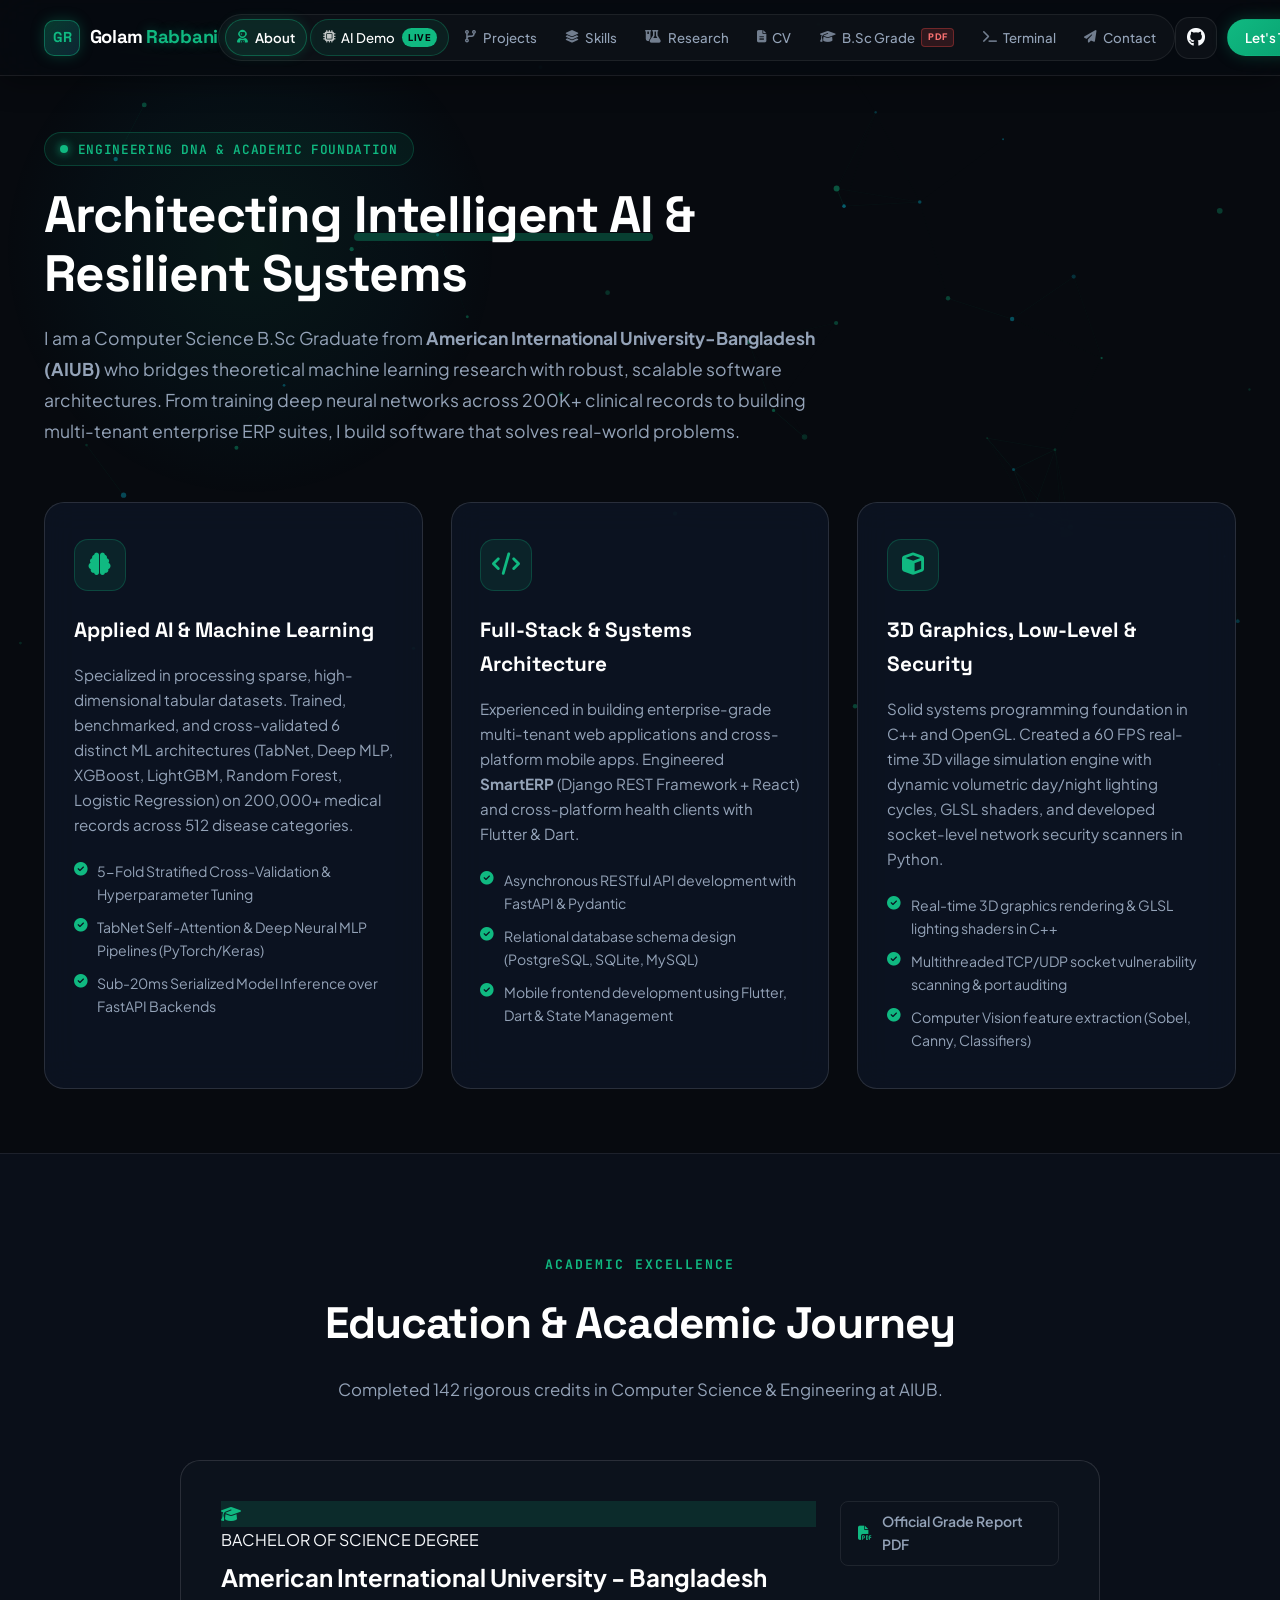
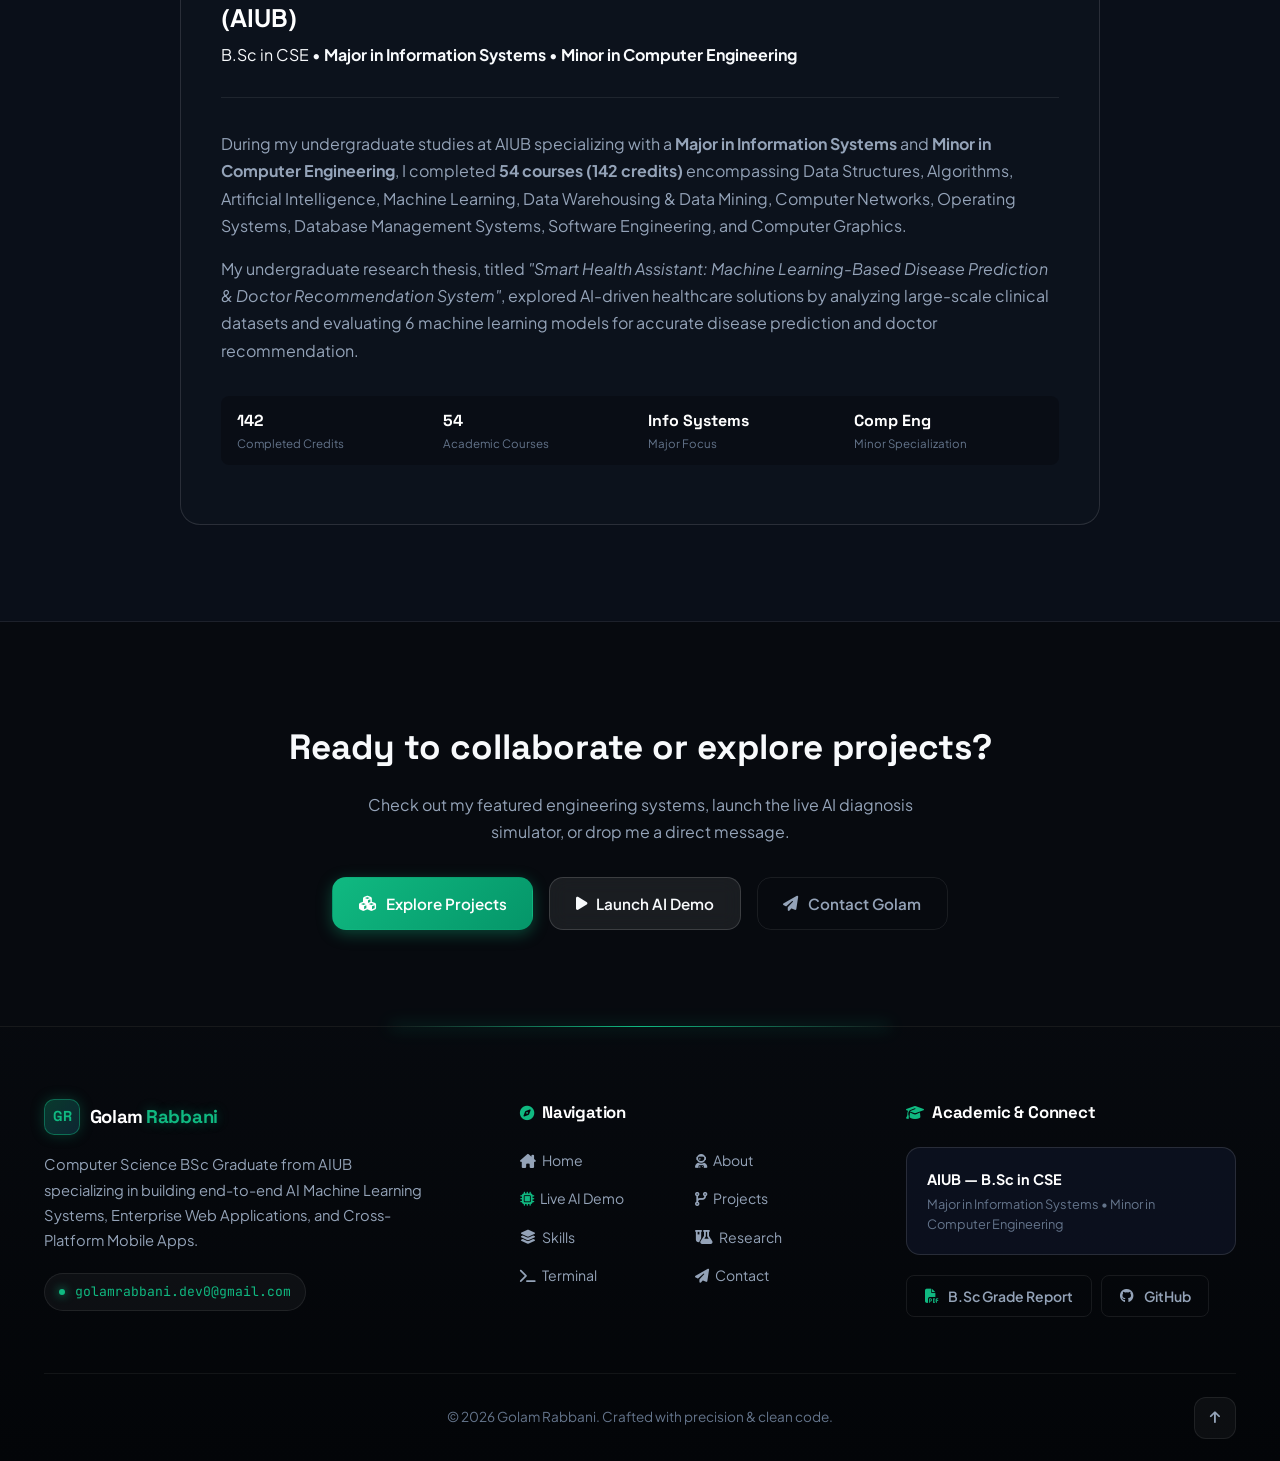
==== commit 1f0f4777: "Update degree title in about.html" ====
--- a/about.html
+++ b/about.html
@@ -89,7 +89,7 @@
             Architecting <span class="highlight-name">Intelligent AI</span> & Resilient Systems
           </h1>
           <p class="page-hero-desc">
-            I am a Computer Science Graduate from <strong>American International University-Bangladesh (AIUB)</strong> who bridges theoretical machine learning research with robust, scalable software architectures. From training deep neural networks across 200K+ clinical records to building multi-tenant enterprise ERP suites, I build software that solves real-world problems.
+            I am a Computer Science B.Sc Graduate from <strong>American International University-Bangladesh (AIUB)</strong> who bridges theoretical machine learning research with robust, scalable software architectures. From training deep neural networks across 200K+ clinical records to building multi-tenant enterprise ERP suites, I build software that solves real-world problems.
           </p>
         </div>
       </div>
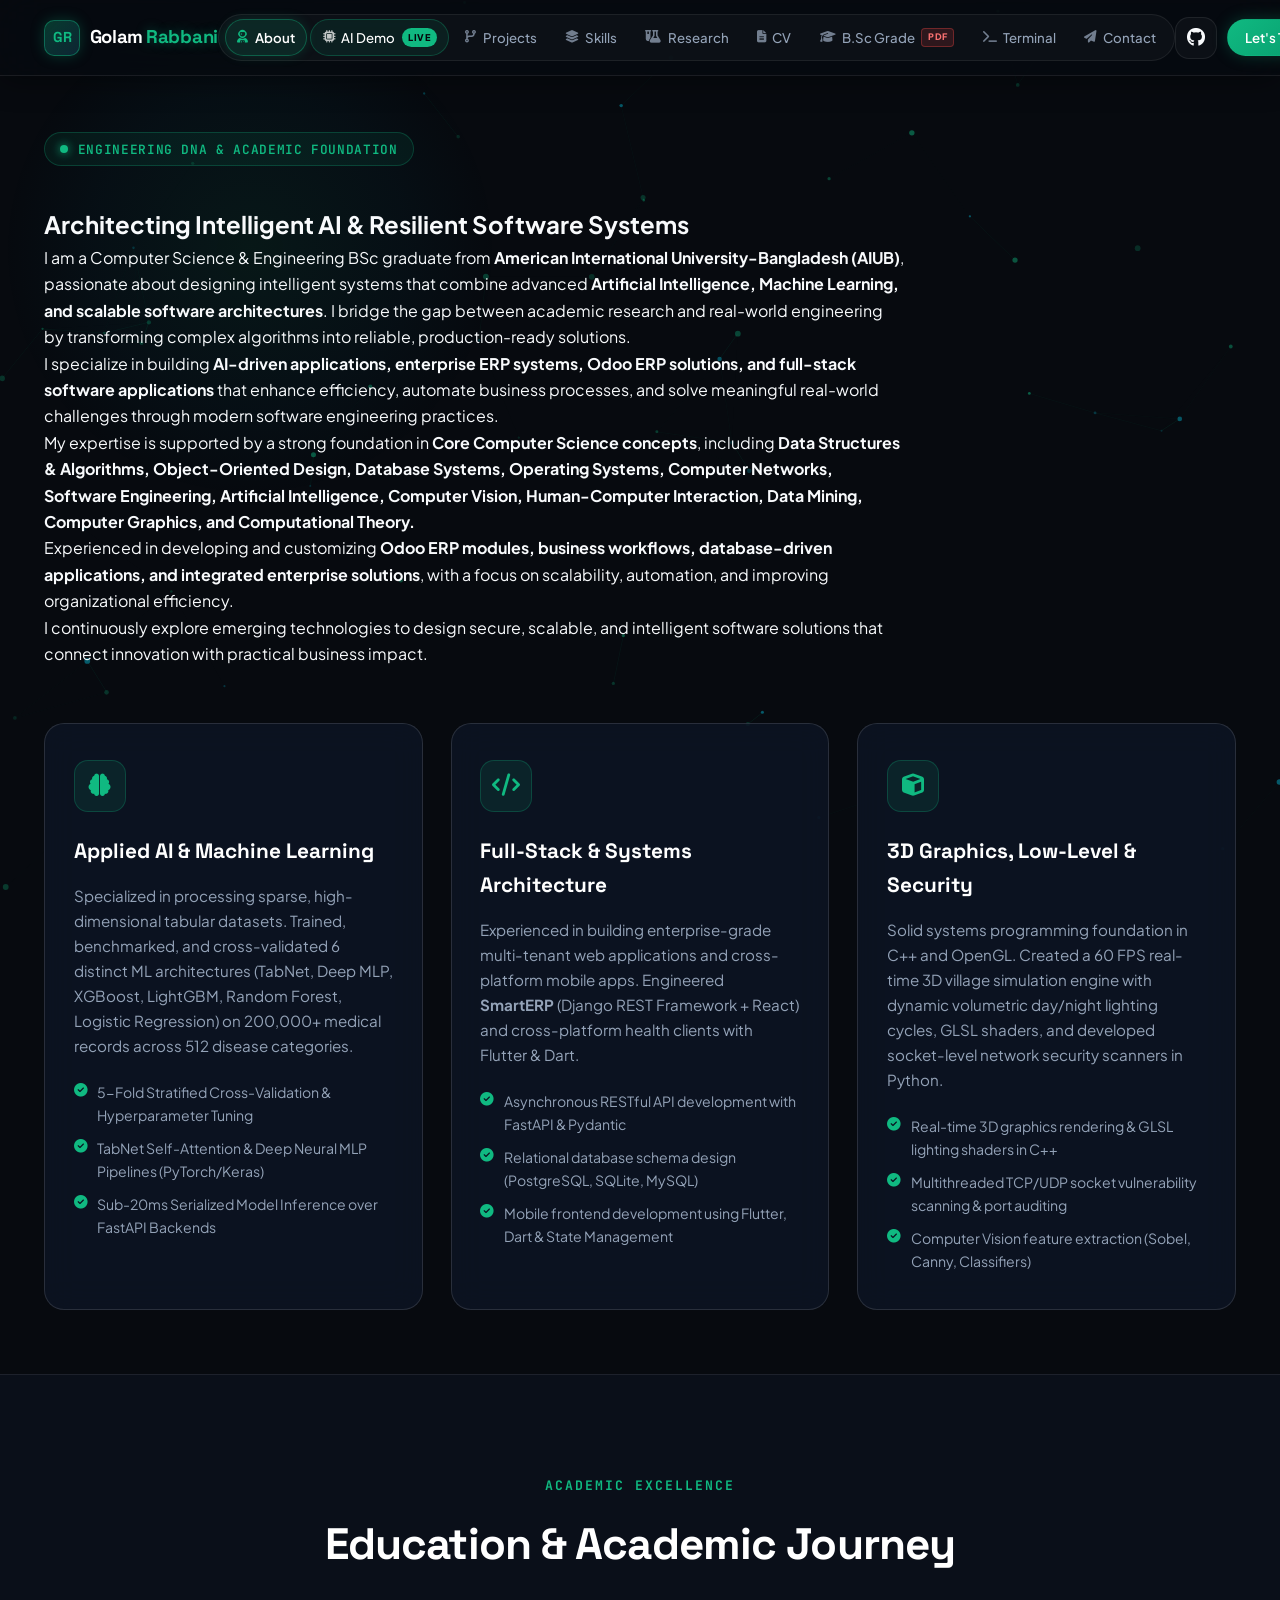
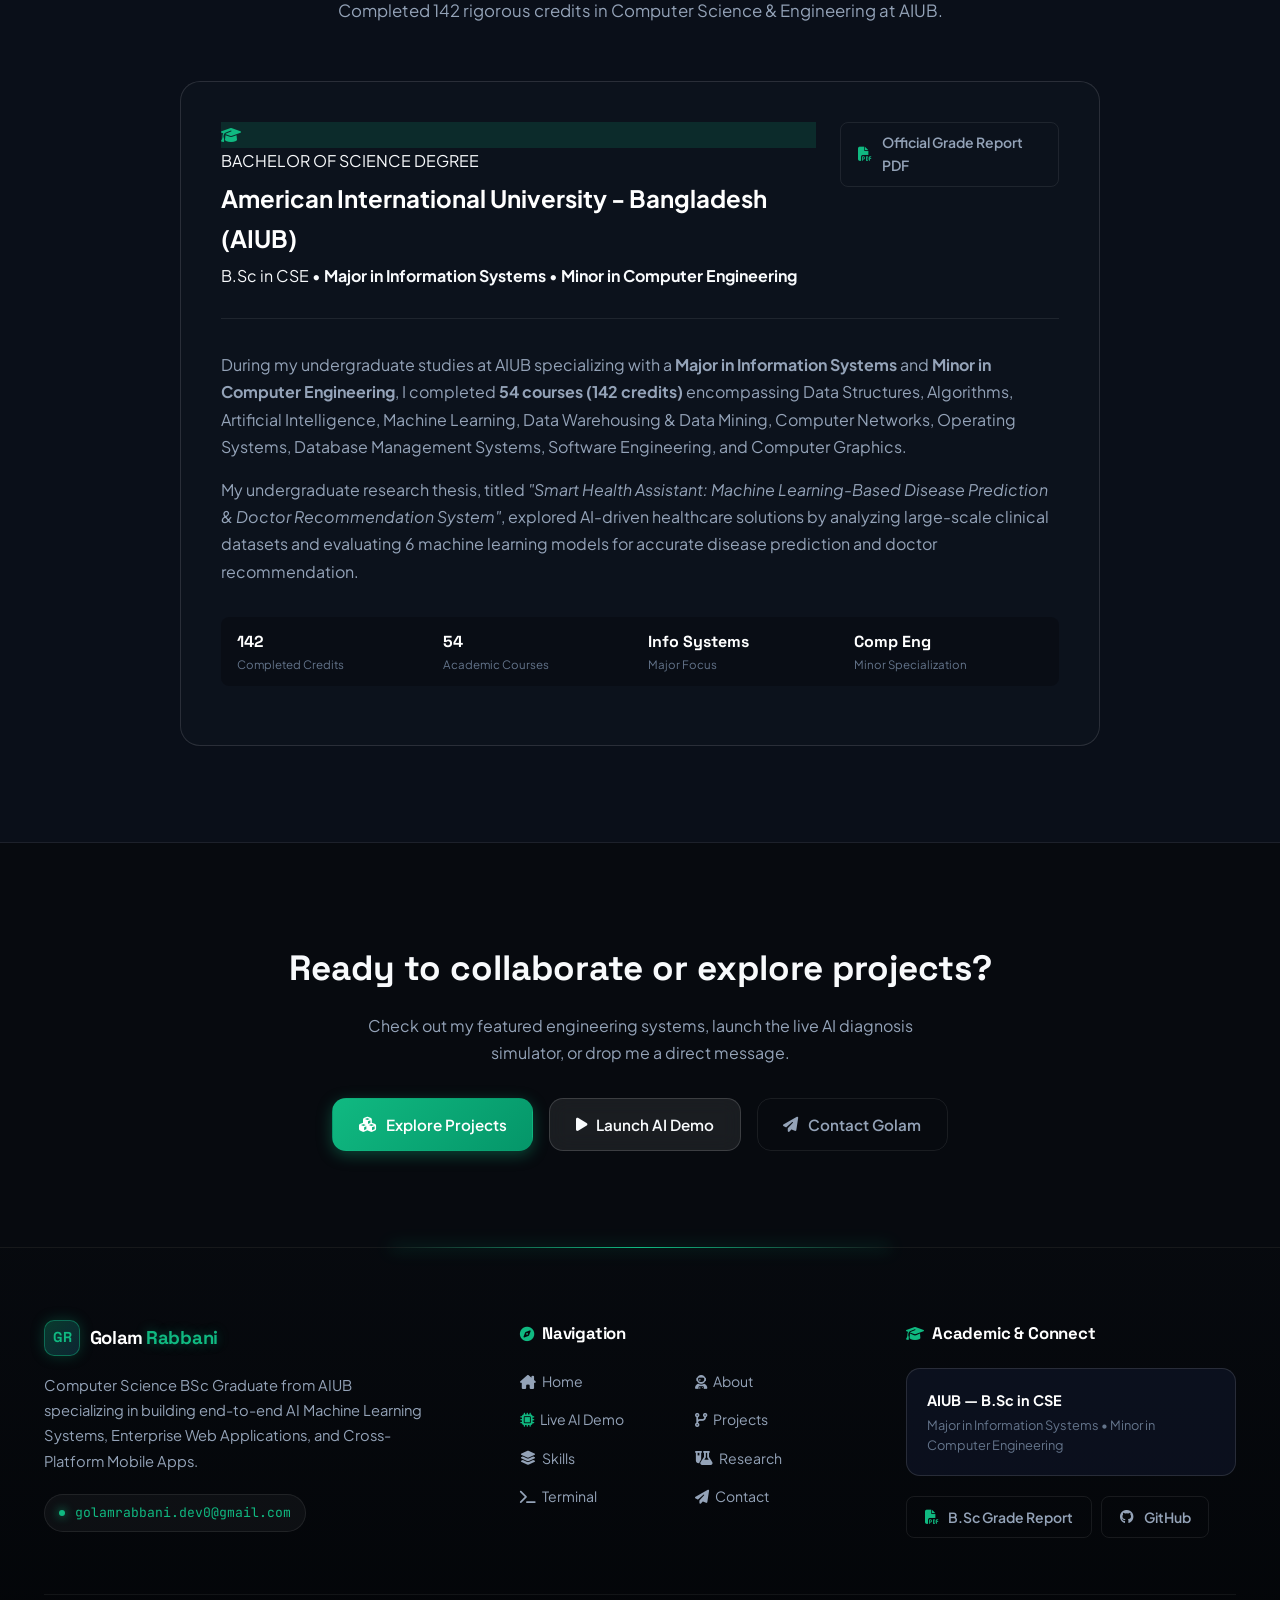
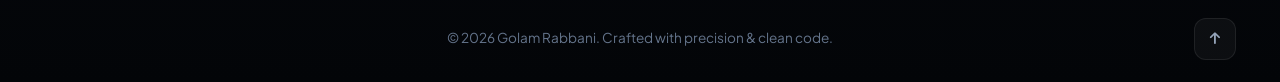
==== commit 6febda45: "Revise about section with enhanced professional summary Updated the content to reflect a more detail" ====
--- a/about.html
+++ b/about.html
@@ -86,11 +86,42 @@
             <span>ENGINEERING DNA & ACADEMIC FOUNDATION</span>
           </div>
           <h1 class="page-hero-title">
-            Architecting <span class="highlight-name">Intelligent AI</span> & Resilient Systems
-          </h1>
-          <p class="page-hero-desc">
-            I am a Computer Science B.Sc Graduate from <strong>American International University-Bangladesh (AIUB)</strong> who bridges theoretical machine learning research with robust, scalable software architectures. From training deep neural networks across 200K+ clinical records to building multi-tenant enterprise ERP suites, I build software that solves real-world problems.
-          </p>
+<h2>Architecting Intelligent AI & Resilient Software Systems</h2>
+
+<p>
+I am a Computer Science & Engineering BSc graduate from 
+<strong>American International University-Bangladesh (AIUB)</strong>, 
+passionate about designing intelligent systems that combine advanced 
+<strong>Artificial Intelligence, Machine Learning, and scalable software architectures</strong>.
+I bridge the gap between academic research and real-world engineering by transforming 
+complex algorithms into reliable, production-ready solutions.
+</p>
+
+<p>
+I specialize in building 
+<strong>AI-driven applications, enterprise ERP systems, Odoo ERP solutions, and full-stack software applications</strong> 
+that enhance efficiency, automate business processes, and solve meaningful real-world challenges 
+through modern software engineering practices.
+</p>
+
+<p>
+My expertise is supported by a strong foundation in 
+<strong>Core Computer Science concepts</strong>, including 
+<strong>Data Structures & Algorithms, Object-Oriented Design, Database Systems, Operating Systems, 
+Computer Networks, Software Engineering, Artificial Intelligence, Computer Vision, 
+Human-Computer Interaction, Data Mining, Computer Graphics, and Computational Theory.</strong>
+</p>
+
+<p>
+Experienced in developing and customizing 
+<strong>Odoo ERP modules, business workflows, database-driven applications, and integrated enterprise solutions</strong>, 
+with a focus on scalability, automation, and improving organizational efficiency.
+</p>
+
+<p>
+I continuously explore emerging technologies to design secure, scalable, and intelligent software 
+solutions that connect innovation with practical business impact.
+</p>
         </div>
       </div>
     </section>
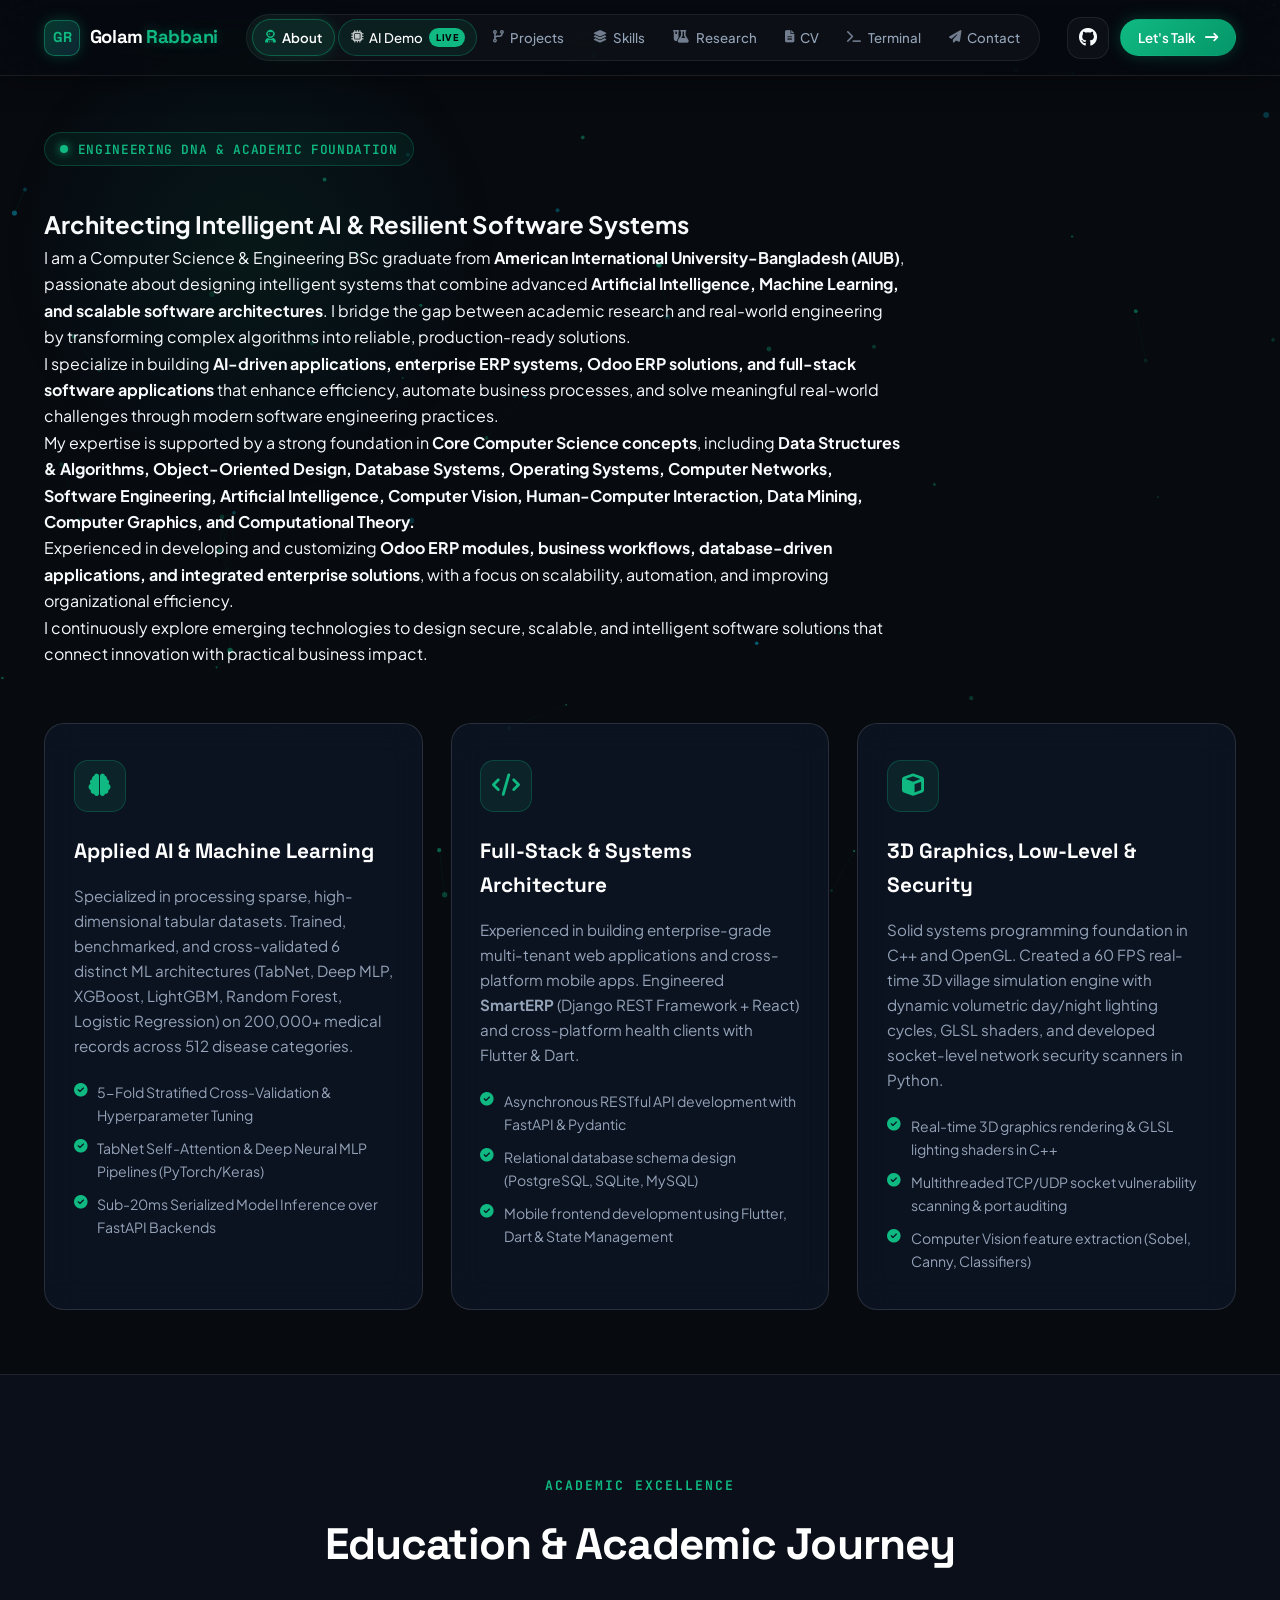
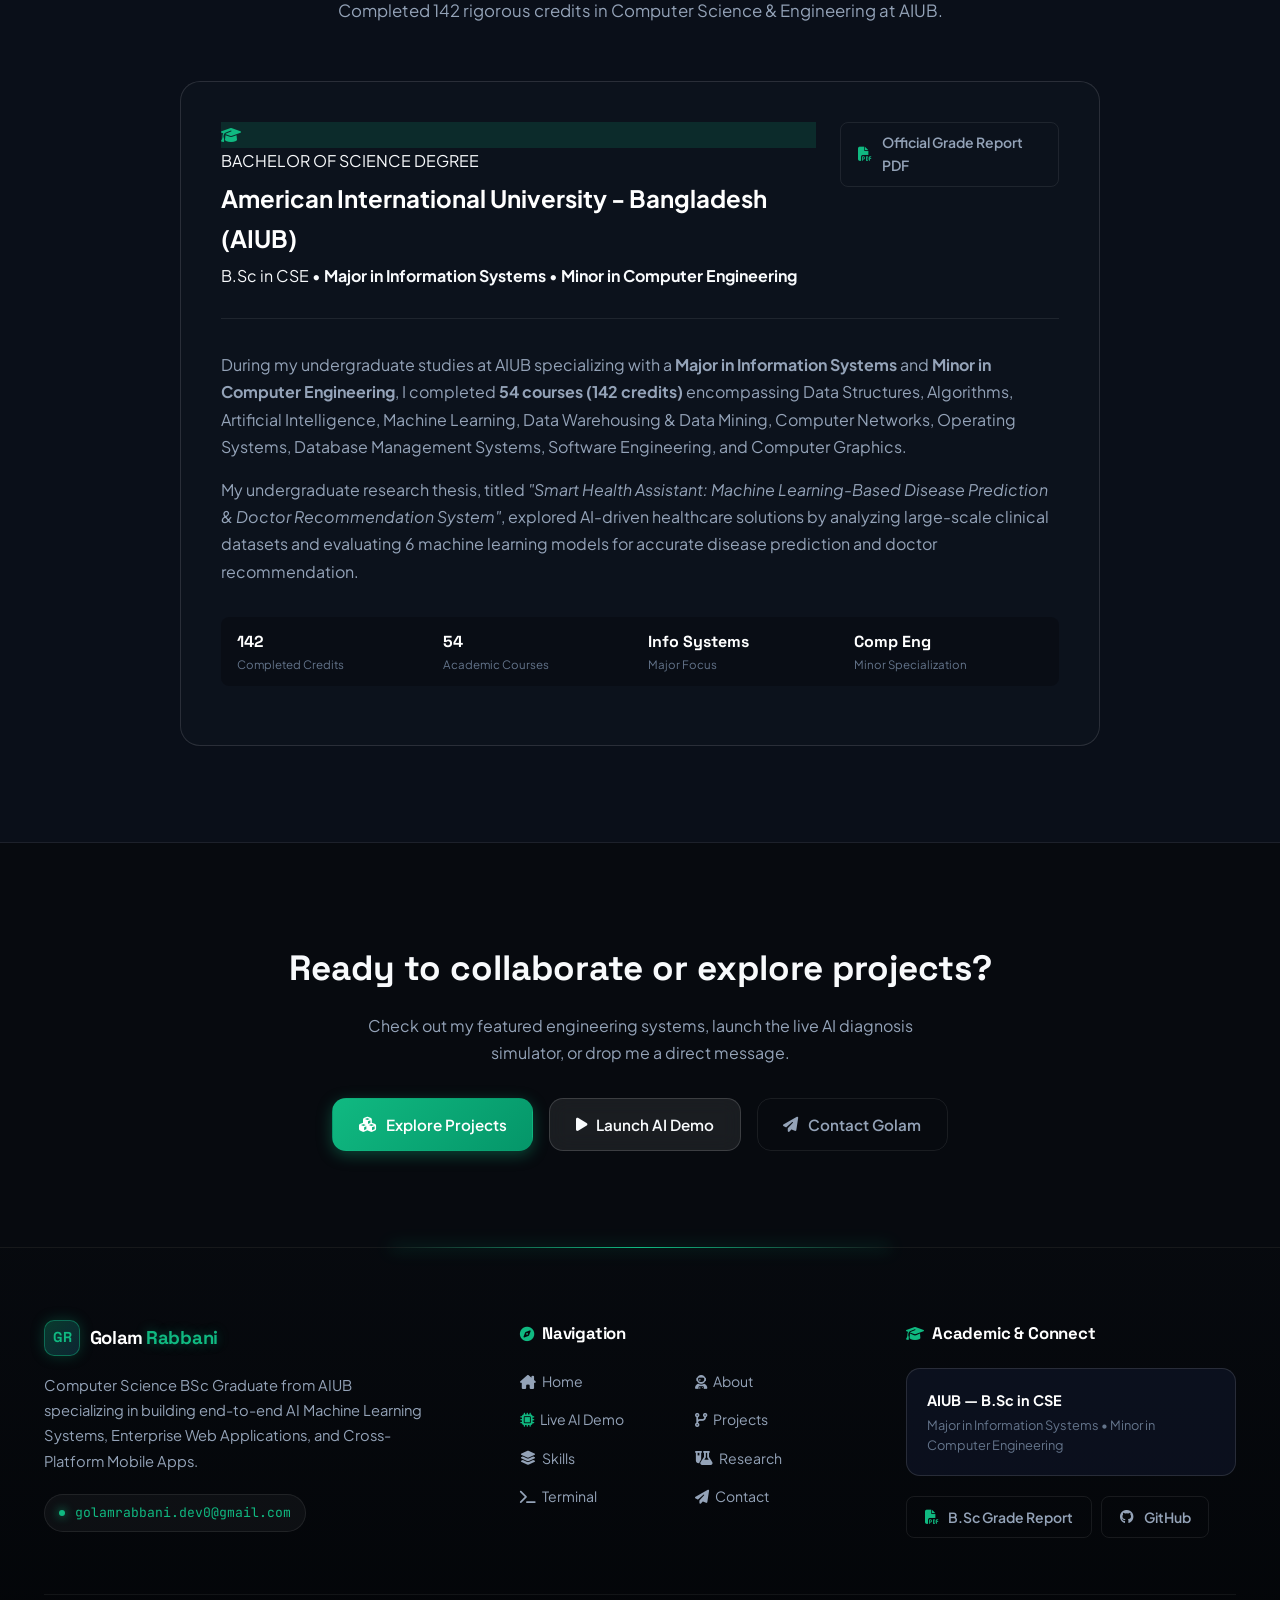
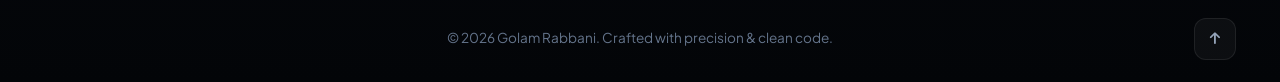
==== commit f186c7fe: "Update about.html" ====
--- a/about.html
+++ b/about.html
@@ -52,7 +52,7 @@
           <li><a href="skills.html" class="nav-link"><i class="fa-solid fa-layer-group"></i> <span>Skills</span></a></li>
           <li><a href="research.html" class="nav-link"><i class="fa-solid fa-flask-vial"></i> <span>Research</span></a></li>
           <li><a href="cv.html" class="nav-link"><i class="fa-solid fa-file-lines"></i> <span>CV</span></a></li>
-          <li><a href="assets/docs/bsc_grade_report.pdf" target="_blank" rel="noopener noreferrer" class="nav-link nav-link-grade" title="Official AIUB Grade Report (PDF)"><i class="fa-solid fa-graduation-cap"></i> <span>B.Sc Grade</span> <span class="nav-tag-badge">PDF</span></a></li>
+          <!-- <li><a href="assets/docs/bsc_grade_report.pdf" target="_blank" rel="noopener noreferrer" class="nav-link nav-link-grade" title="Official AIUB Grade Report (PDF)"><i class="fa-solid fa-graduation-cap"></i> <span>B.Sc Grade</span> <span class="nav-tag-badge">PDF</span></a></li>-->
           <li><a href="terminal.html" class="nav-link"><i class="fa-solid fa-terminal"></i> <span>Terminal</span></a></li>
           <li><a href="contact.html" class="nav-link"><i class="fa-solid fa-paper-plane"></i> <span>Contact</span></a></li>
         </ul>
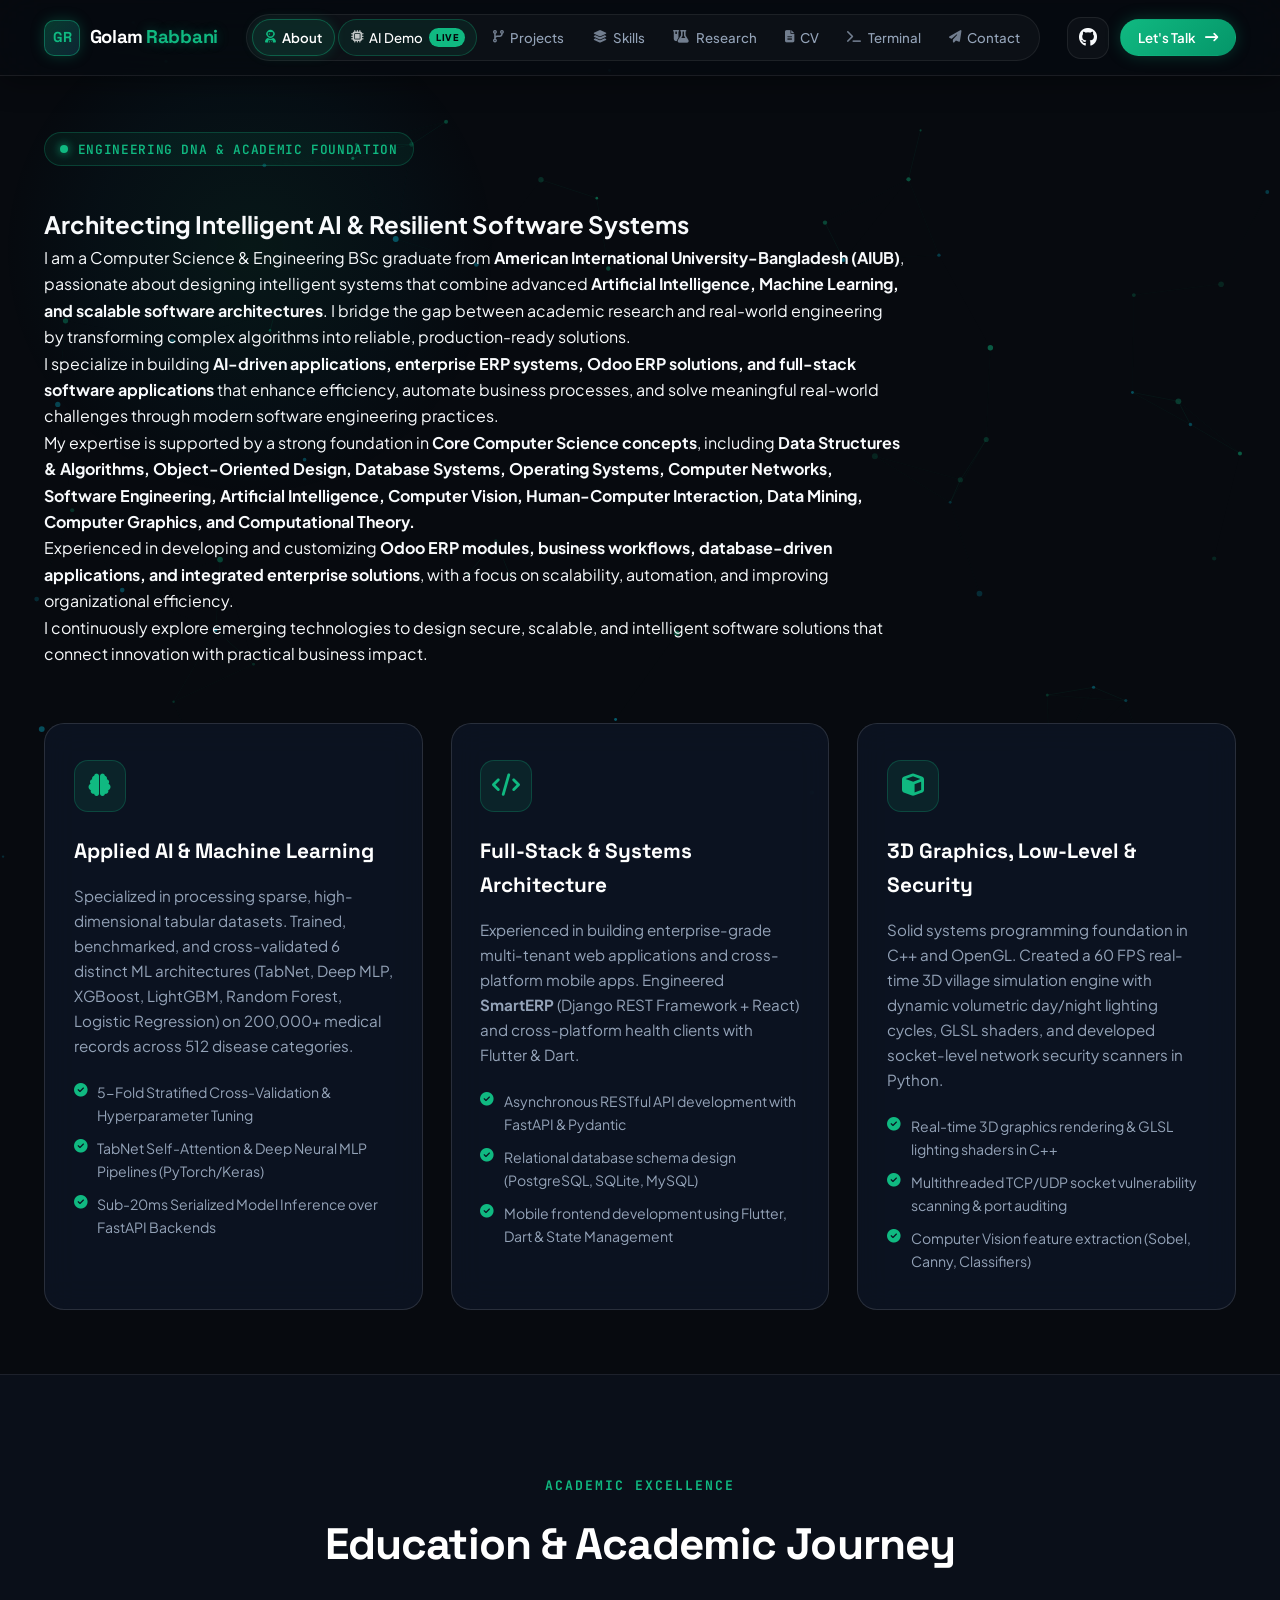
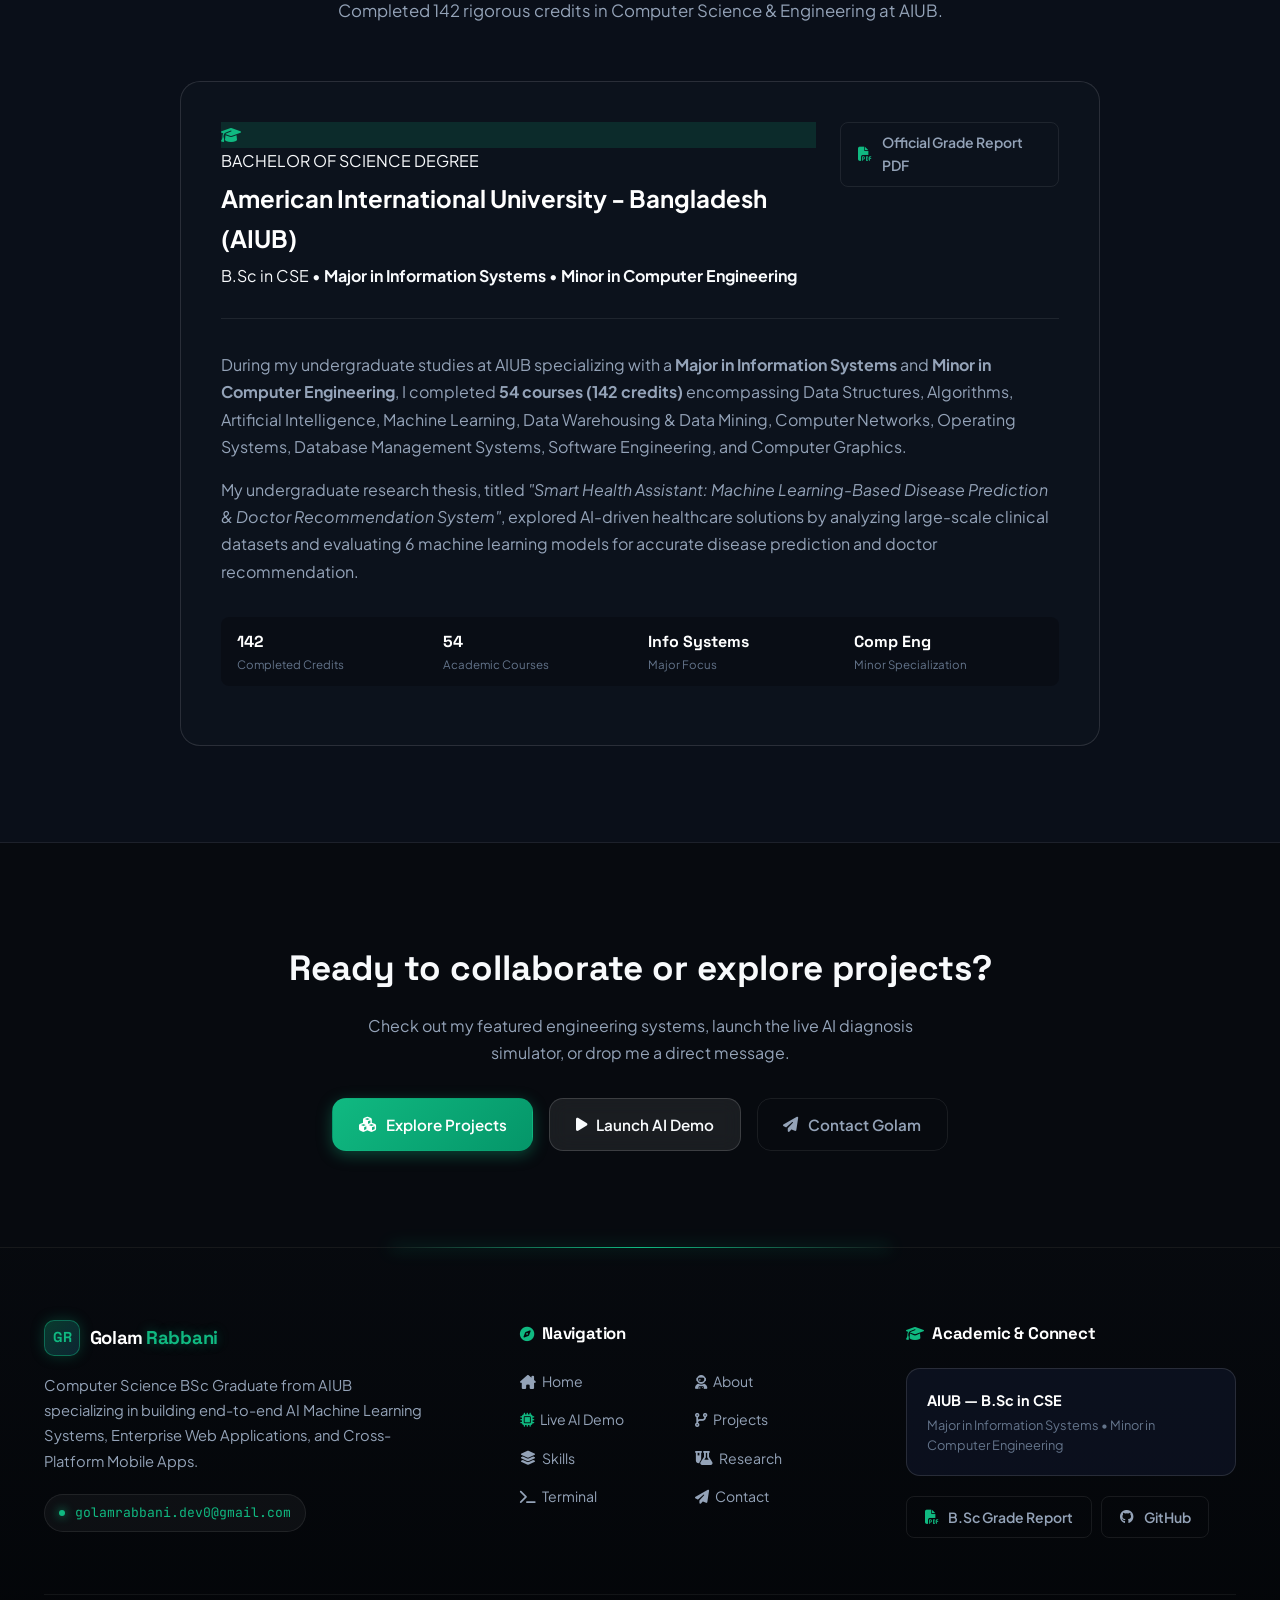
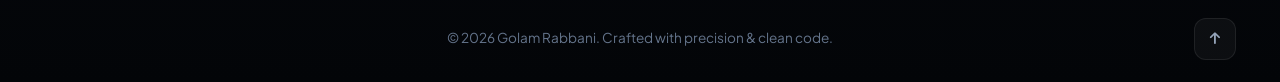
==== commit f2798df6: "Update about.html" ====
--- a/about.html
+++ b/about.html
@@ -52,7 +52,7 @@
           <li><a href="skills.html" class="nav-link"><i class="fa-solid fa-layer-group"></i> <span>Skills</span></a></li>
           <li><a href="research.html" class="nav-link"><i class="fa-solid fa-flask-vial"></i> <span>Research</span></a></li>
           <li><a href="cv.html" class="nav-link"><i class="fa-solid fa-file-lines"></i> <span>CV</span></a></li>
-          <!-- <li><a href="assets/docs/bsc_grade_report.pdf" target="_blank" rel="noopener noreferrer" class="nav-link nav-link-grade" title="Official AIUB Grade Report (PDF)"><i class="fa-solid fa-graduation-cap"></i> <span>B.Sc Grade</span> <span class="nav-tag-badge">PDF</span></a></li>-->
+          <!-- <li><a href="assets/docs/GradeReportByCurriculum22-46560-1.pdf" target="_blank" rel="noopener noreferrer" class="nav-link nav-link-grade" title="Official AIUB Grade Report (PDF)"><i class="fa-solid fa-graduation-cap"></i> <span>B.Sc Grade</span> <span class="nav-tag-badge">PDF</span></a></li>-->
           <li><a href="terminal.html" class="nav-link"><i class="fa-solid fa-terminal"></i> <span>Terminal</span></a></li>
           <li><a href="contact.html" class="nav-link"><i class="fa-solid fa-paper-plane"></i> <span>Contact</span></a></li>
         </ul>
@@ -297,7 +297,7 @@
             <p>Major in Information Systems • Minor in Computer Engineering </p>
           </div>
           <div class="footer-quick-btns">
-            <a href="assets/docs/bsc_grade_report.pdf" target="_blank" rel="noopener noreferrer" class="btn btn-sm btn-outline" title="Official Grade Report">
+            <a href="assets/docs/GradeReportByCurriculum22-46560-1.pdf" target="_blank" rel="noopener noreferrer" class="btn btn-sm btn-outline" title="Official Grade Report">
               <i class="fa-solid fa-file-pdf text-accent"></i> B.Sc Grade Report
             </a>
             <a href="https://github.com/GolamRabbani09" target="_blank" rel="noopener noreferrer" class="btn btn-sm btn-outline" title="GitHub">
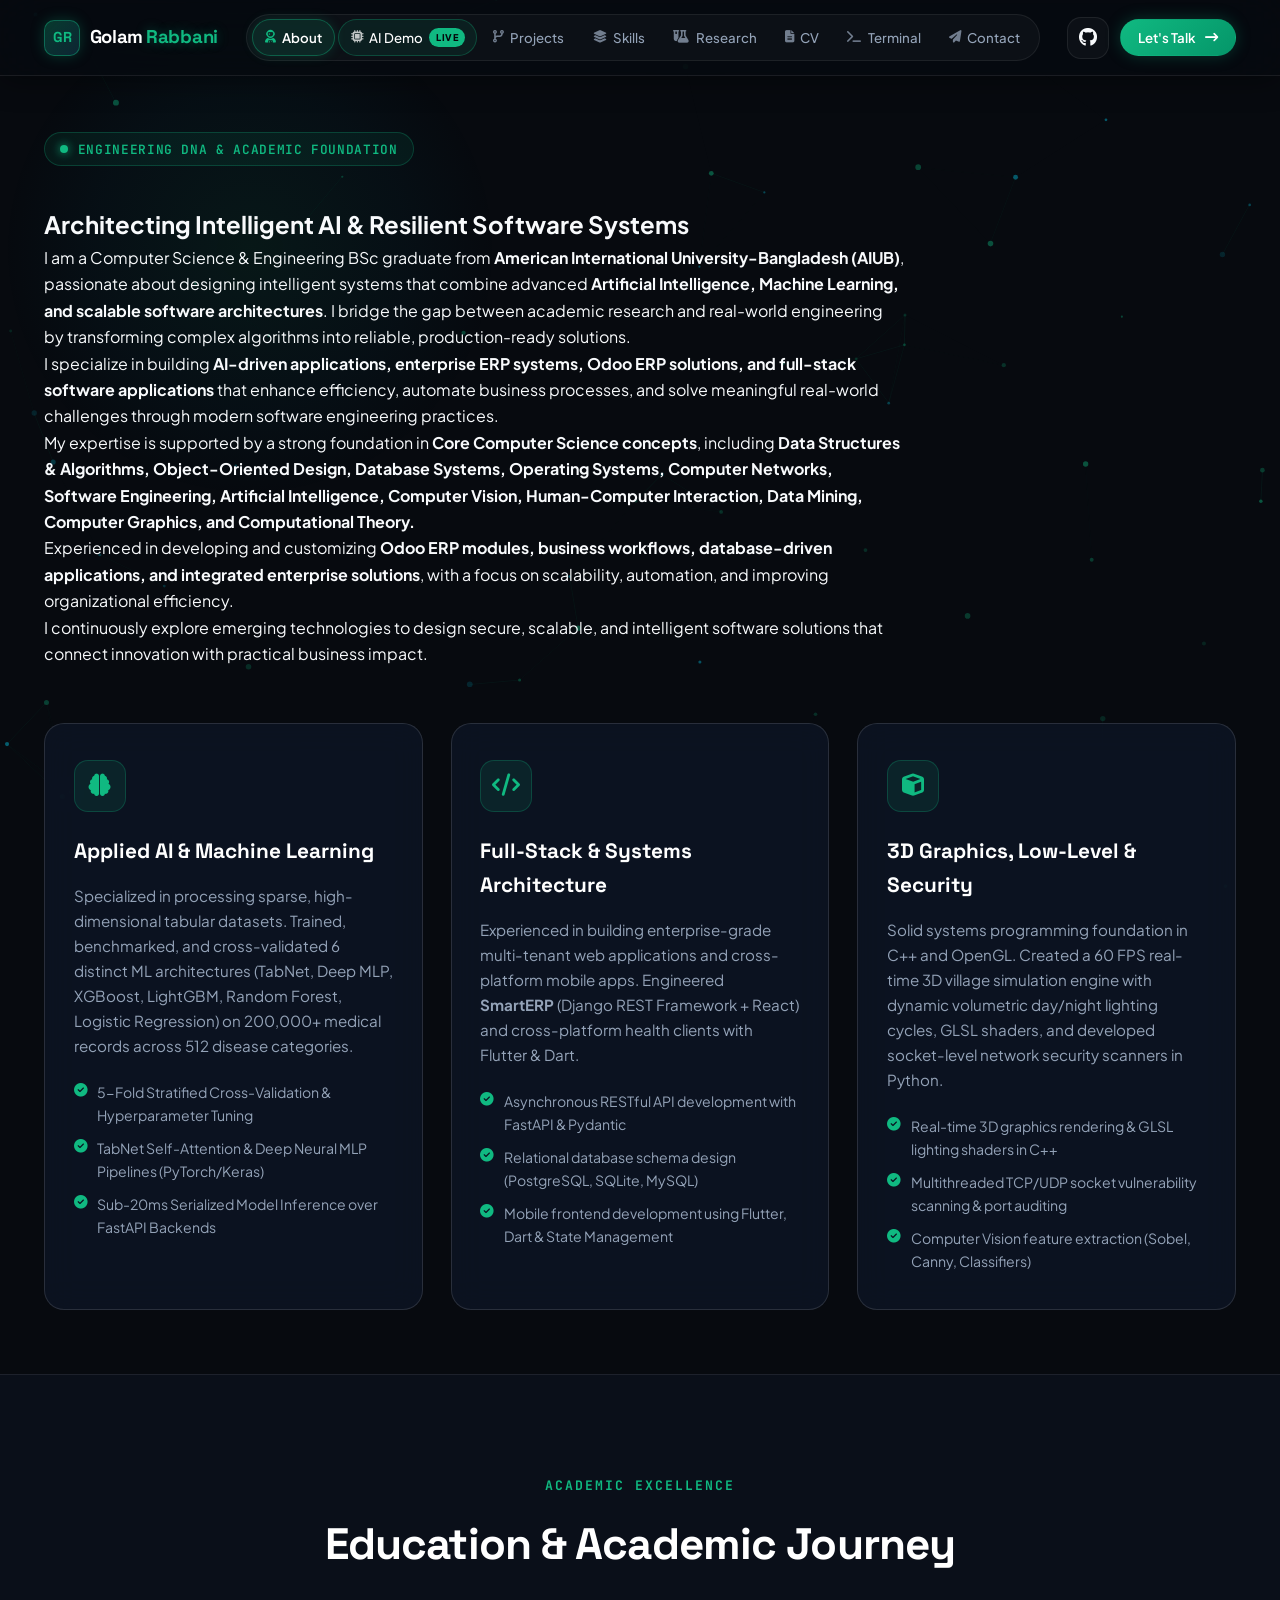
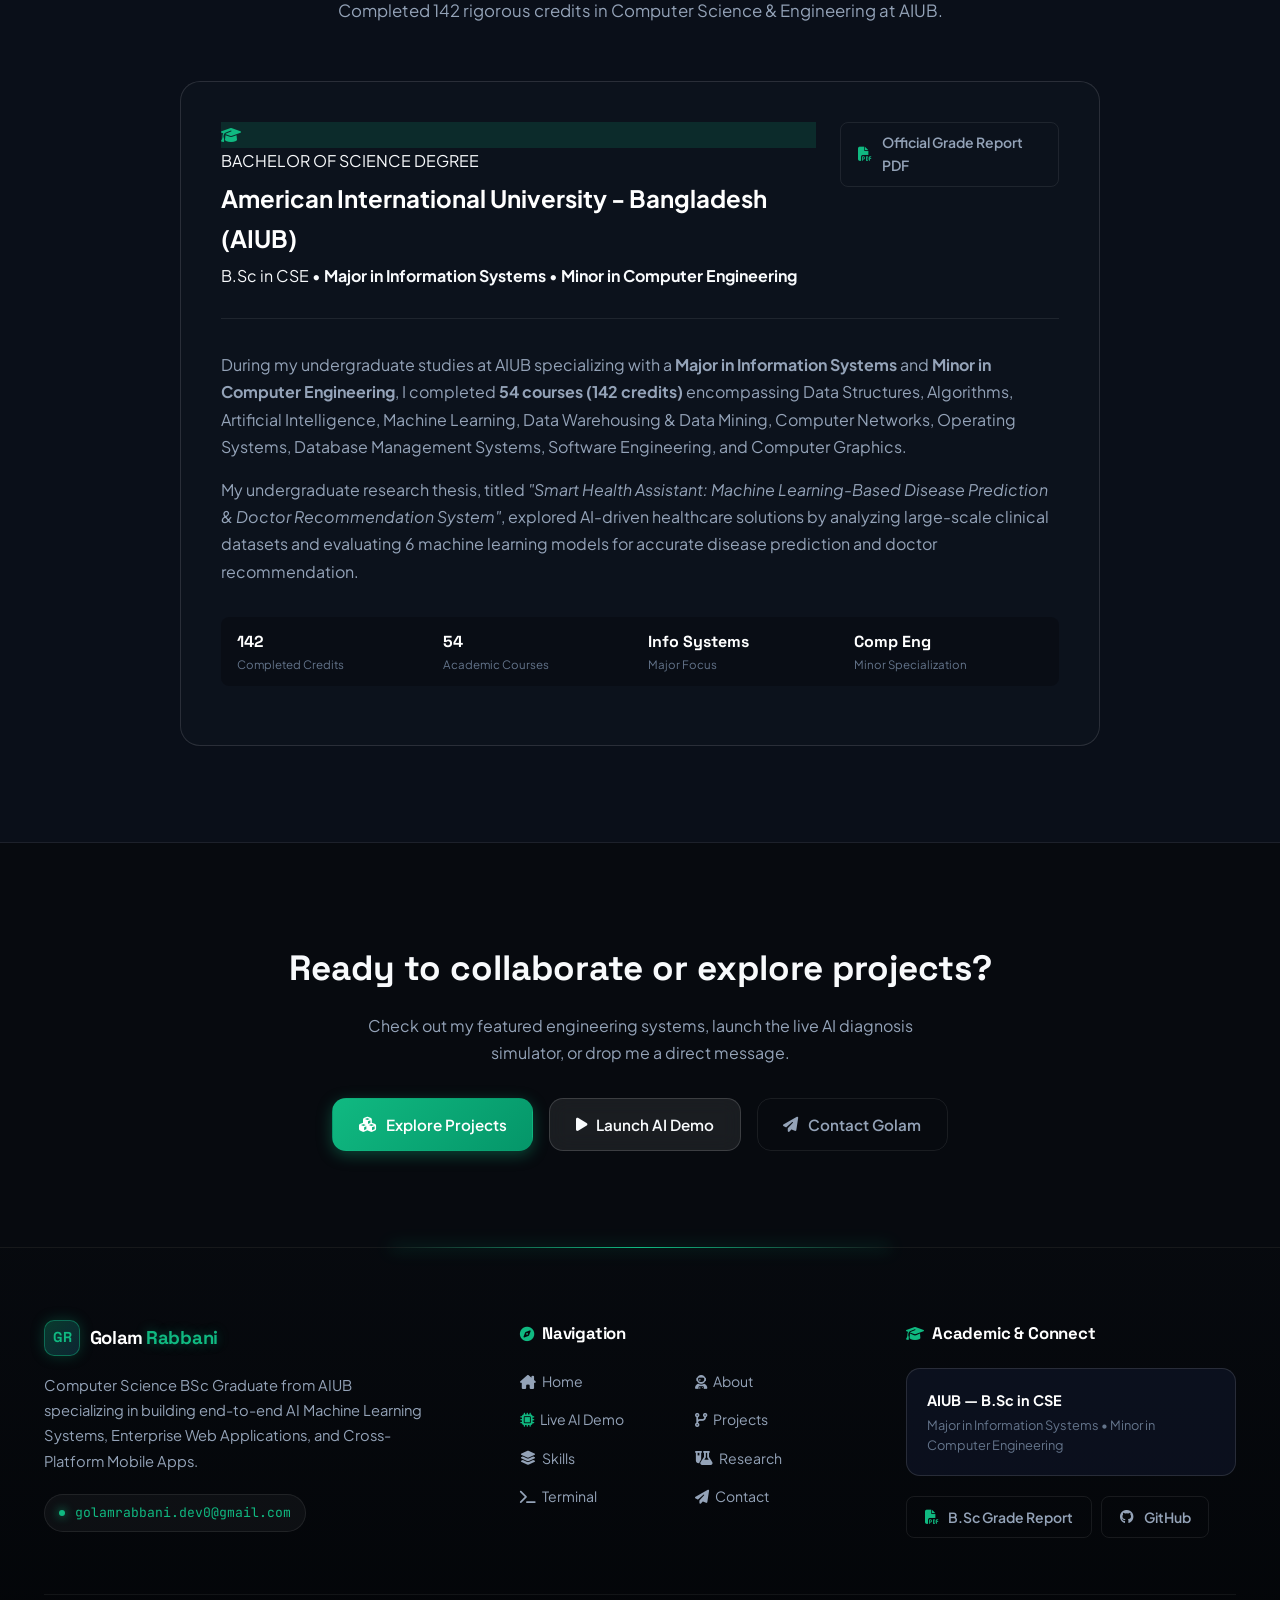
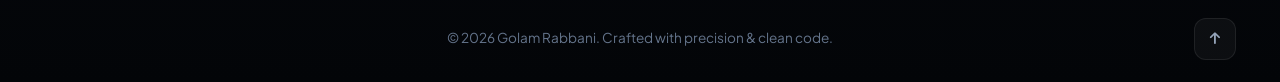
==== commit 36dc44b0: "chore: update B.Sc grade report PDF link in HTML files and sitemap" ====
--- a/about.html
+++ b/about.html
@@ -203,7 +203,7 @@
                 </div>
               </div>
               <div>
-                <a href="assets/docs/bsc_grade_report.pdf" target="_blank" rel="noopener noreferrer" class="btn btn-sm btn-outline">
+                <a href="assets/docs/GradeReportByCurriculum22-46560-1.pdf" target="_blank" rel="noopener noreferrer" class="btn btn-sm btn-outline">
                   <i class="fa-solid fa-file-pdf text-accent"></i> Official Grade Report PDF
                 </a>
               </div>
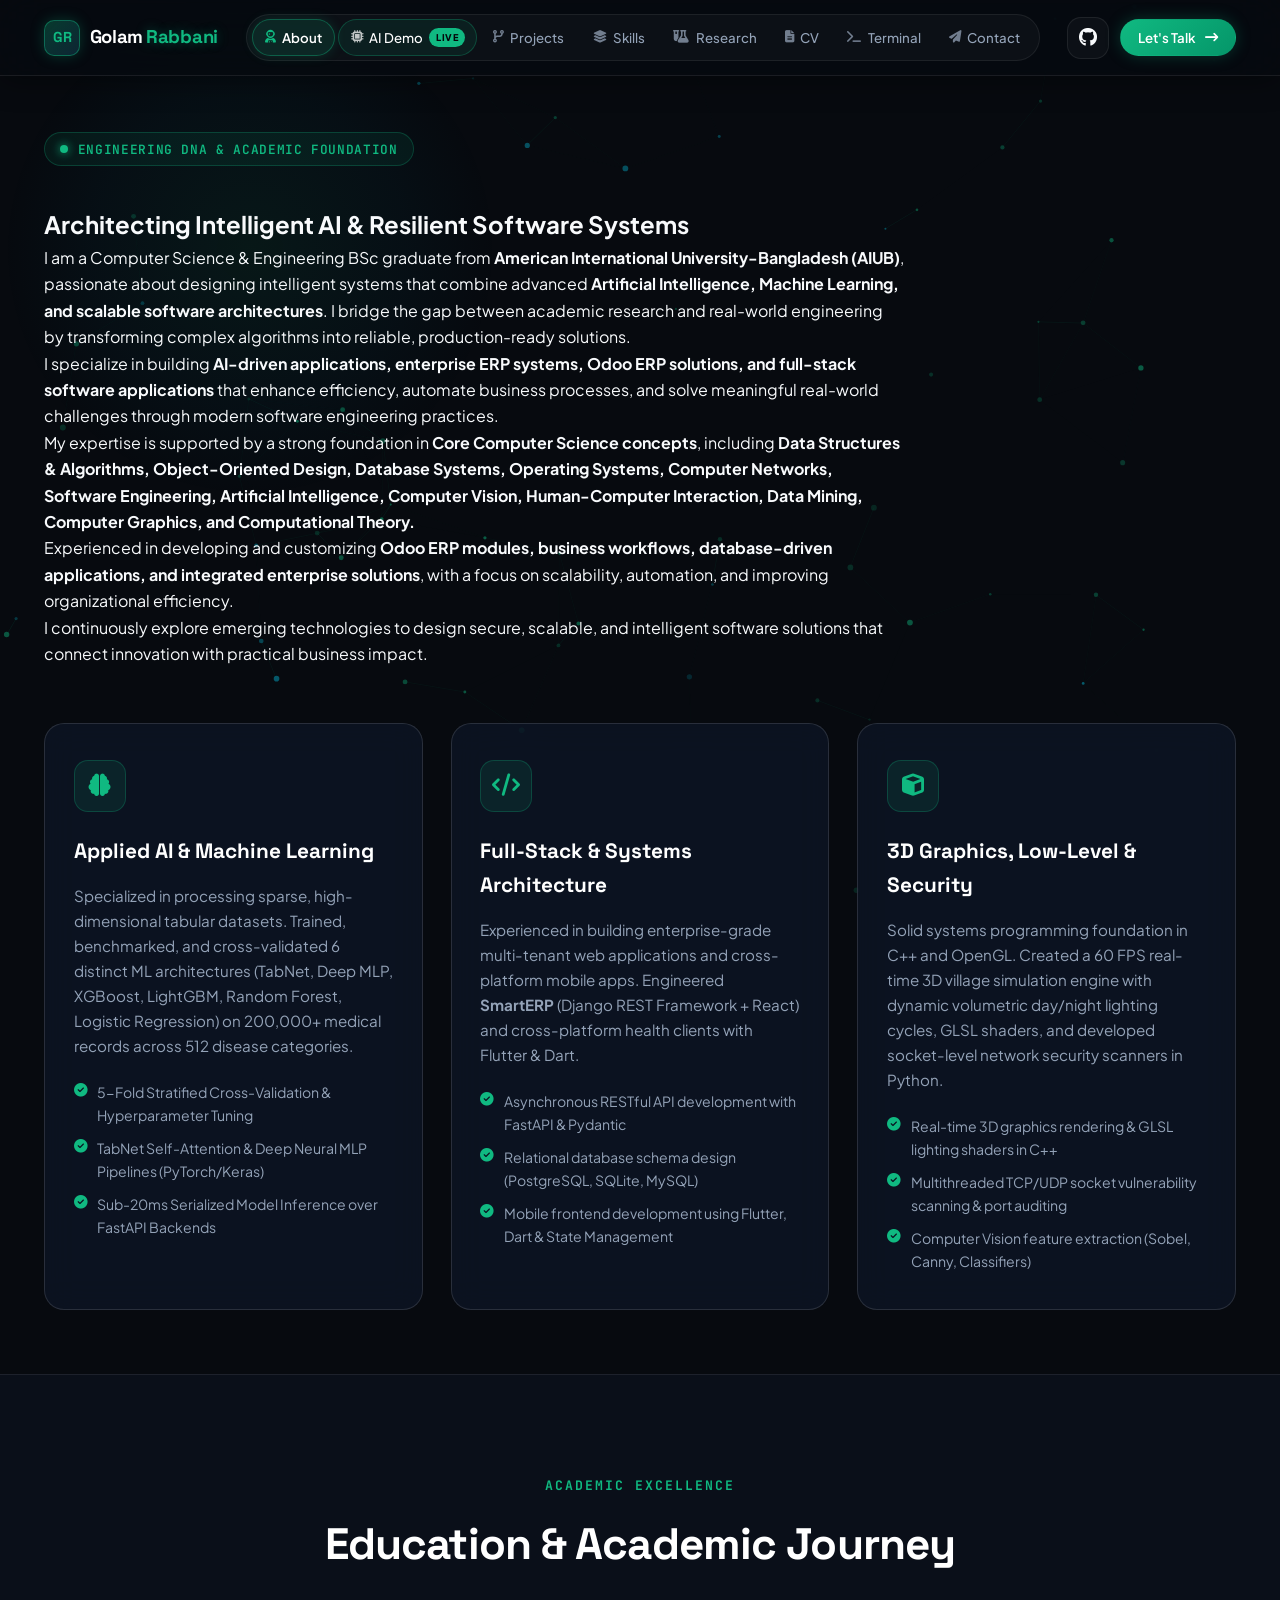
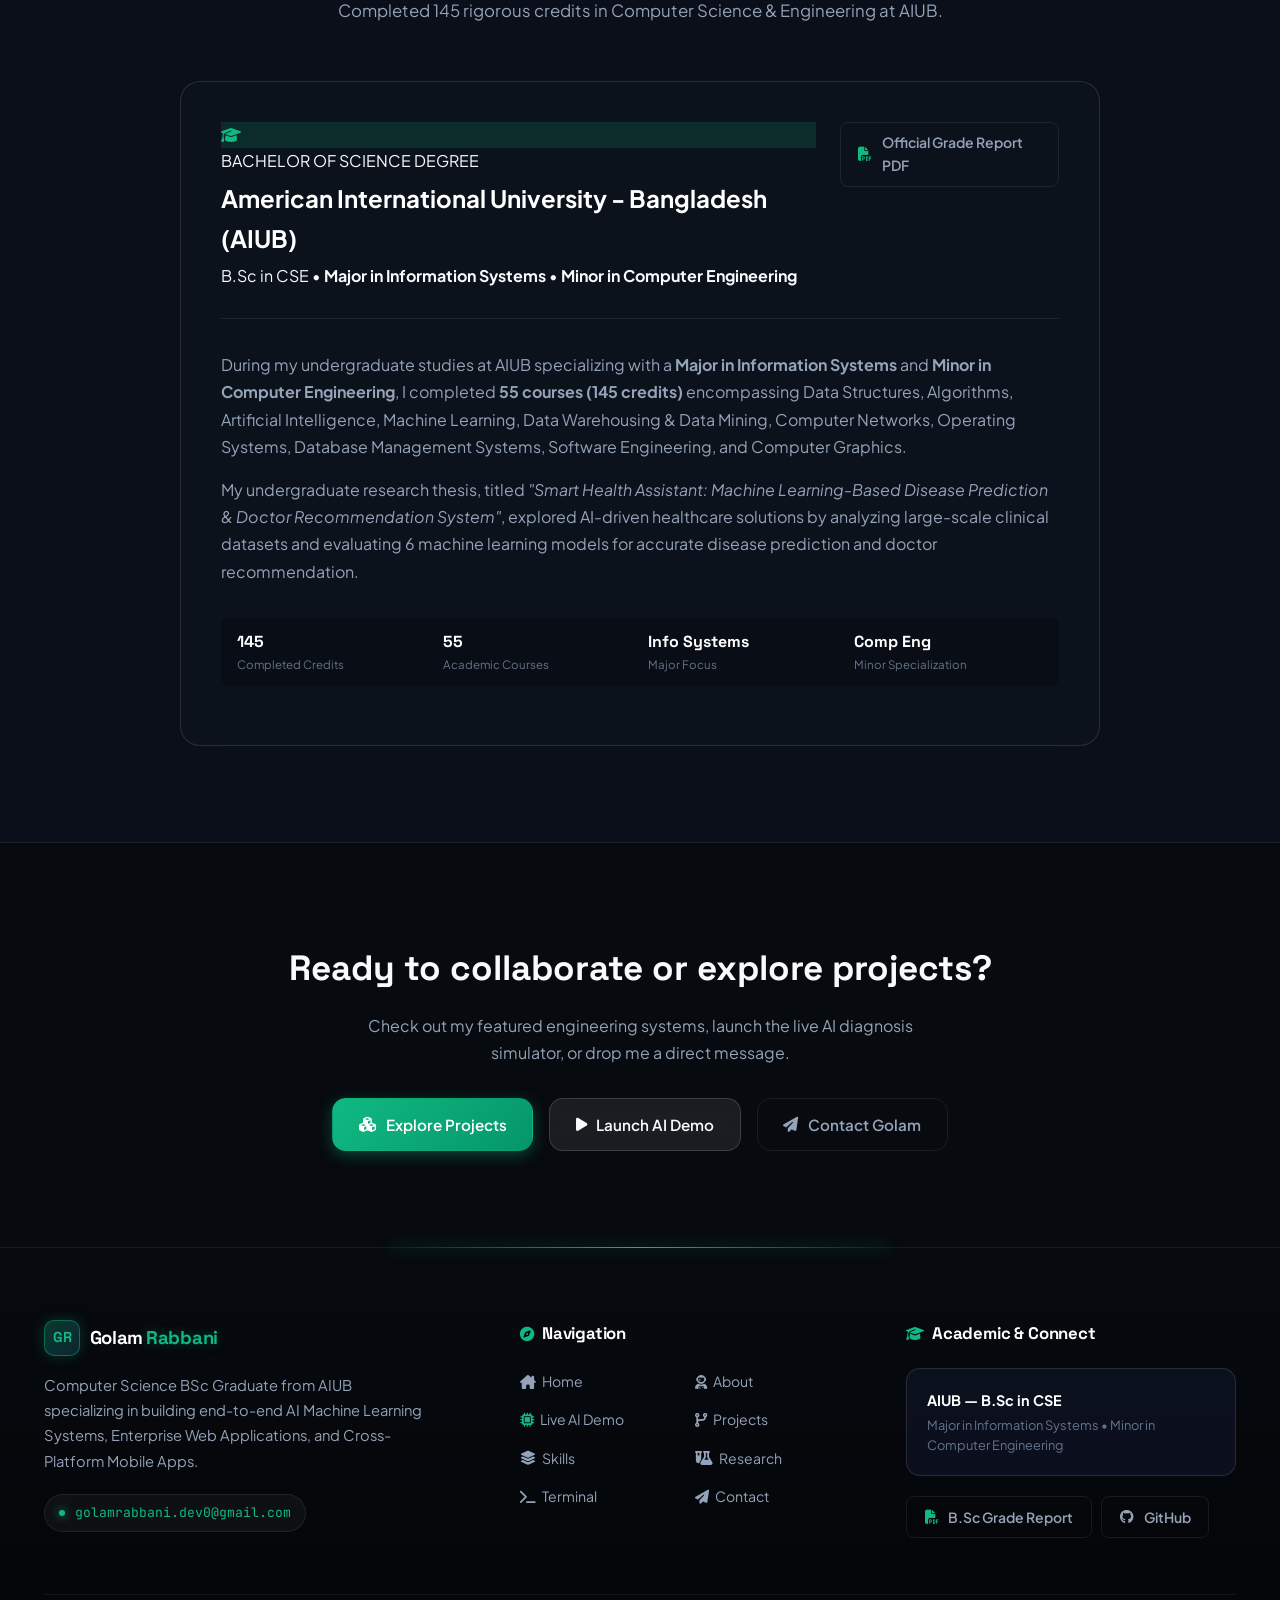
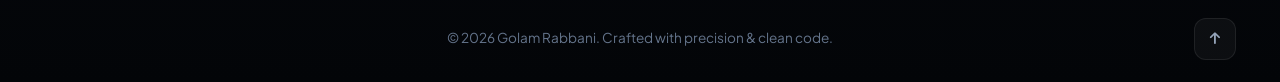
==== commit f223d60a: "chore: update B.Sc credit completion and course count metrics to 145 credits and 55 courses" ====
--- a/about.html
+++ b/about.html
@@ -4,7 +4,7 @@
   <meta charset="UTF-8">
   <meta name="viewport" content="width=device-width, initial-scale=1.0">
   <title>About Golam Rabbani — AI & Full-Stack Software Engineer | Bio & Journey</title>
-  <meta name="description" content="Explore Golam Rabbani's background, AIUB CSE academic journey (142 credits), machine learning research, and full-stack engineering competencies.">
+  <meta name="description" content="Explore Golam Rabbani's background, AIUB CSE academic journey (145 credits), machine learning research, and full-stack engineering competencies.">
   <meta name="keywords" content="Golam Rabbani, About Golam Rabbani, AIUB CSE, Machine Learning Engineer, Software Architect">
   <meta name="author" content="Golam Rabbani">
   <meta name="robots" content="index, follow">
@@ -186,7 +186,7 @@
         <div class="section-header" data-reveal>
           <span class="section-subtitle">ACADEMIC EXCELLENCE</span>
           <h2 class="section-title">Education & Academic Journey</h2>
-          <p class="section-desc">Completed 142 rigorous credits in Computer Science & Engineering at AIUB.</p>
+          <p class="section-desc">Completed 145 rigorous credits in Computer Science & Engineering at AIUB.</p>
         </div>
 
         <div style="max-width: 920px; margin: 0 auto;" data-reveal>
@@ -211,7 +211,7 @@
 
             <div style="margin-top: 1.5rem; line-height: 1.7; color: var(--text-muted);">
               <p>
-                During my undergraduate studies at AIUB specializing with a <strong>Major in Information Systems</strong> and <strong>Minor in Computer Engineering</strong>, I completed <strong>54 courses (142 credits)</strong> encompassing Data Structures, Algorithms, Artificial Intelligence, Machine Learning, Data Warehousing & Data Mining, Computer Networks, Operating Systems, Database Management Systems, Software Engineering, and Computer Graphics.
+                During my undergraduate studies at AIUB specializing with a <strong>Major in Information Systems</strong> and <strong>Minor in Computer Engineering</strong>, I completed <strong>55 courses (145 credits)</strong> encompassing Data Structures, Algorithms, Artificial Intelligence, Machine Learning, Data Warehousing & Data Mining, Computer Networks, Operating Systems, Database Management Systems, Software Engineering, and Computer Graphics.
               </p>
               <p style="margin-top: 1rem;">
 My undergraduate research thesis, titled 
@@ -221,8 +221,8 @@
             </div>
 
             <div class="project-metrics" style="margin-top: 2rem;">
-              <div class="metric"><strong>142</strong><span>Completed Credits</span></div>
-              <div class="metric"><strong>54</strong><span>Academic Courses</span></div>
+              <div class="metric"><strong>145</strong><span>Completed Credits</span></div>
+              <div class="metric"><strong>55</strong><span>Academic Courses</span></div>
               <div class="metric"><strong>Info Systems</strong><span>Major Focus</span></div>
               <div class="metric"><strong>Comp Eng</strong><span>Minor Specialization</span></div>
             </div>
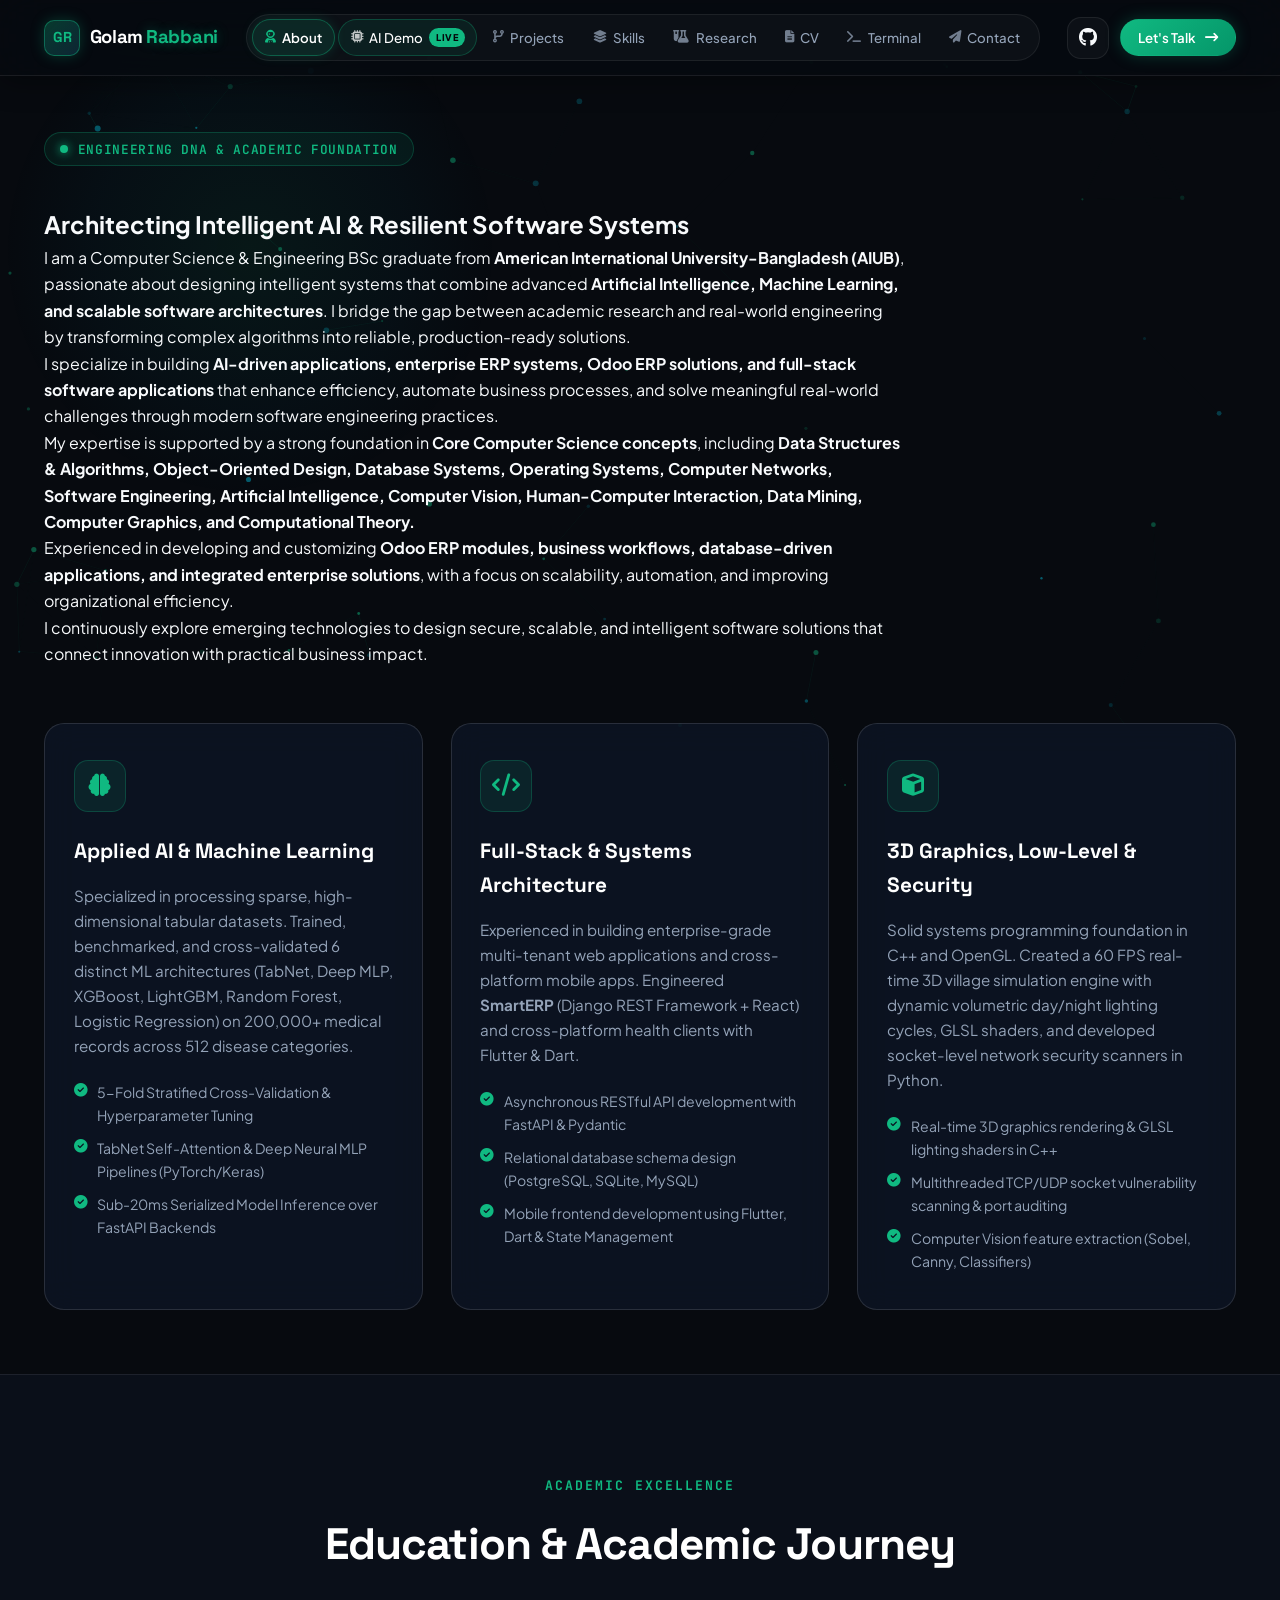
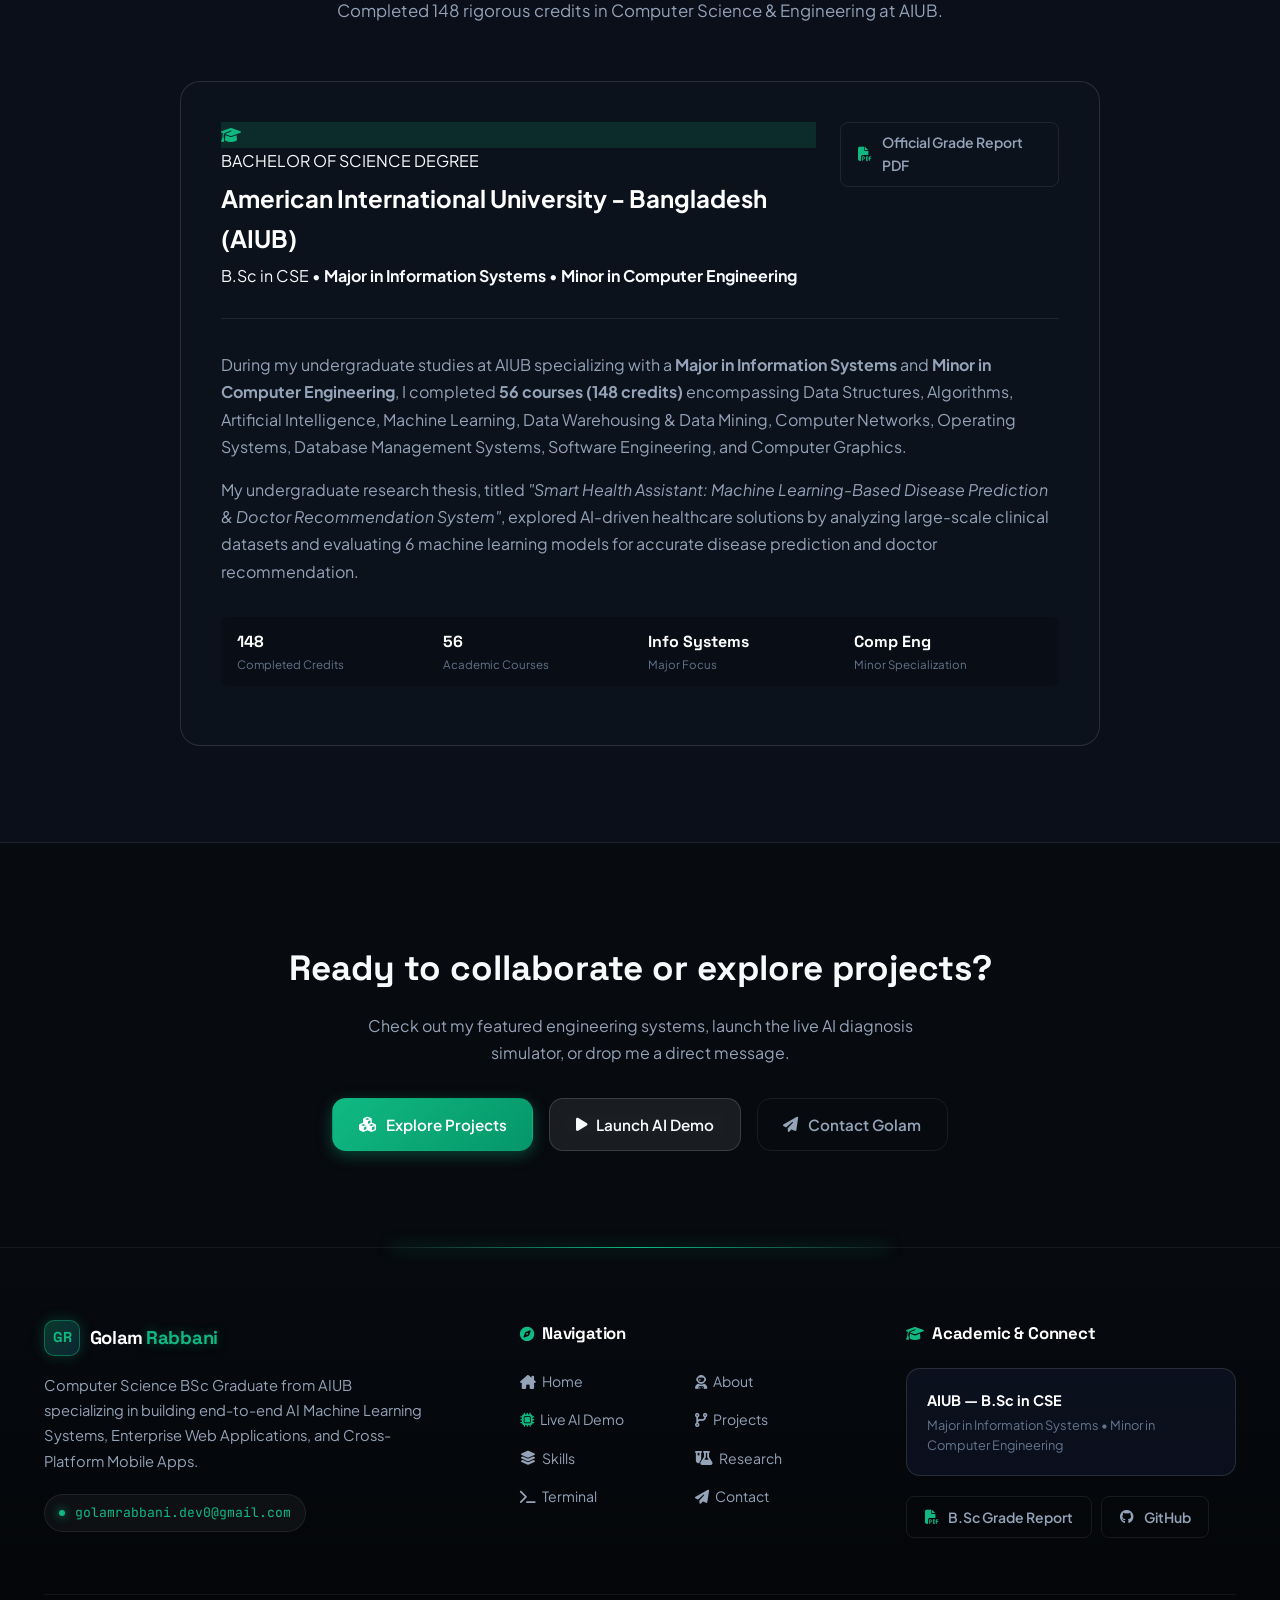
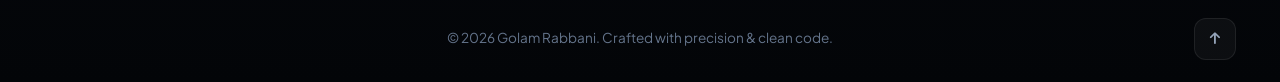
==== commit d38f77c3: "feat: add experience command & update academic stats to match CV" ====
--- a/about.html
+++ b/about.html
@@ -4,7 +4,7 @@
   <meta charset="UTF-8">
   <meta name="viewport" content="width=device-width, initial-scale=1.0">
   <title>About Golam Rabbani — AI & Full-Stack Software Engineer | Bio & Journey</title>
-  <meta name="description" content="Explore Golam Rabbani's background, AIUB CSE academic journey (145 credits), machine learning research, and full-stack engineering competencies.">
+  <meta name="description" content="Explore Golam Rabbani's background, AIUB CSE academic journey (148 credits), machine learning research, and full-stack engineering competencies.">
   <meta name="keywords" content="Golam Rabbani, About Golam Rabbani, AIUB CSE, Machine Learning Engineer, Software Architect">
   <meta name="author" content="Golam Rabbani">
   <meta name="robots" content="index, follow">
@@ -186,7 +186,7 @@
         <div class="section-header" data-reveal>
           <span class="section-subtitle">ACADEMIC EXCELLENCE</span>
           <h2 class="section-title">Education & Academic Journey</h2>
-          <p class="section-desc">Completed 145 rigorous credits in Computer Science & Engineering at AIUB.</p>
+          <p class="section-desc">Completed 148 rigorous credits in Computer Science & Engineering at AIUB.</p>
         </div>
 
         <div style="max-width: 920px; margin: 0 auto;" data-reveal>
@@ -211,7 +211,7 @@
 
             <div style="margin-top: 1.5rem; line-height: 1.7; color: var(--text-muted);">
               <p>
-                During my undergraduate studies at AIUB specializing with a <strong>Major in Information Systems</strong> and <strong>Minor in Computer Engineering</strong>, I completed <strong>55 courses (145 credits)</strong> encompassing Data Structures, Algorithms, Artificial Intelligence, Machine Learning, Data Warehousing & Data Mining, Computer Networks, Operating Systems, Database Management Systems, Software Engineering, and Computer Graphics.
+                During my undergraduate studies at AIUB specializing with a <strong>Major in Information Systems</strong> and <strong>Minor in Computer Engineering</strong>, I completed <strong>56 courses (148 credits)</strong> encompassing Data Structures, Algorithms, Artificial Intelligence, Machine Learning, Data Warehousing & Data Mining, Computer Networks, Operating Systems, Database Management Systems, Software Engineering, and Computer Graphics.
               </p>
               <p style="margin-top: 1rem;">
 My undergraduate research thesis, titled 
@@ -221,8 +221,8 @@
             </div>
 
             <div class="project-metrics" style="margin-top: 2rem;">
-              <div class="metric"><strong>145</strong><span>Completed Credits</span></div>
-              <div class="metric"><strong>55</strong><span>Academic Courses</span></div>
+              <div class="metric"><strong>148</strong><span>Completed Credits</span></div>
+              <div class="metric"><strong>56</strong><span>Academic Courses</span></div>
               <div class="metric"><strong>Info Systems</strong><span>Major Focus</span></div>
               <div class="metric"><strong>Comp Eng</strong><span>Minor Specialization</span></div>
             </div>
